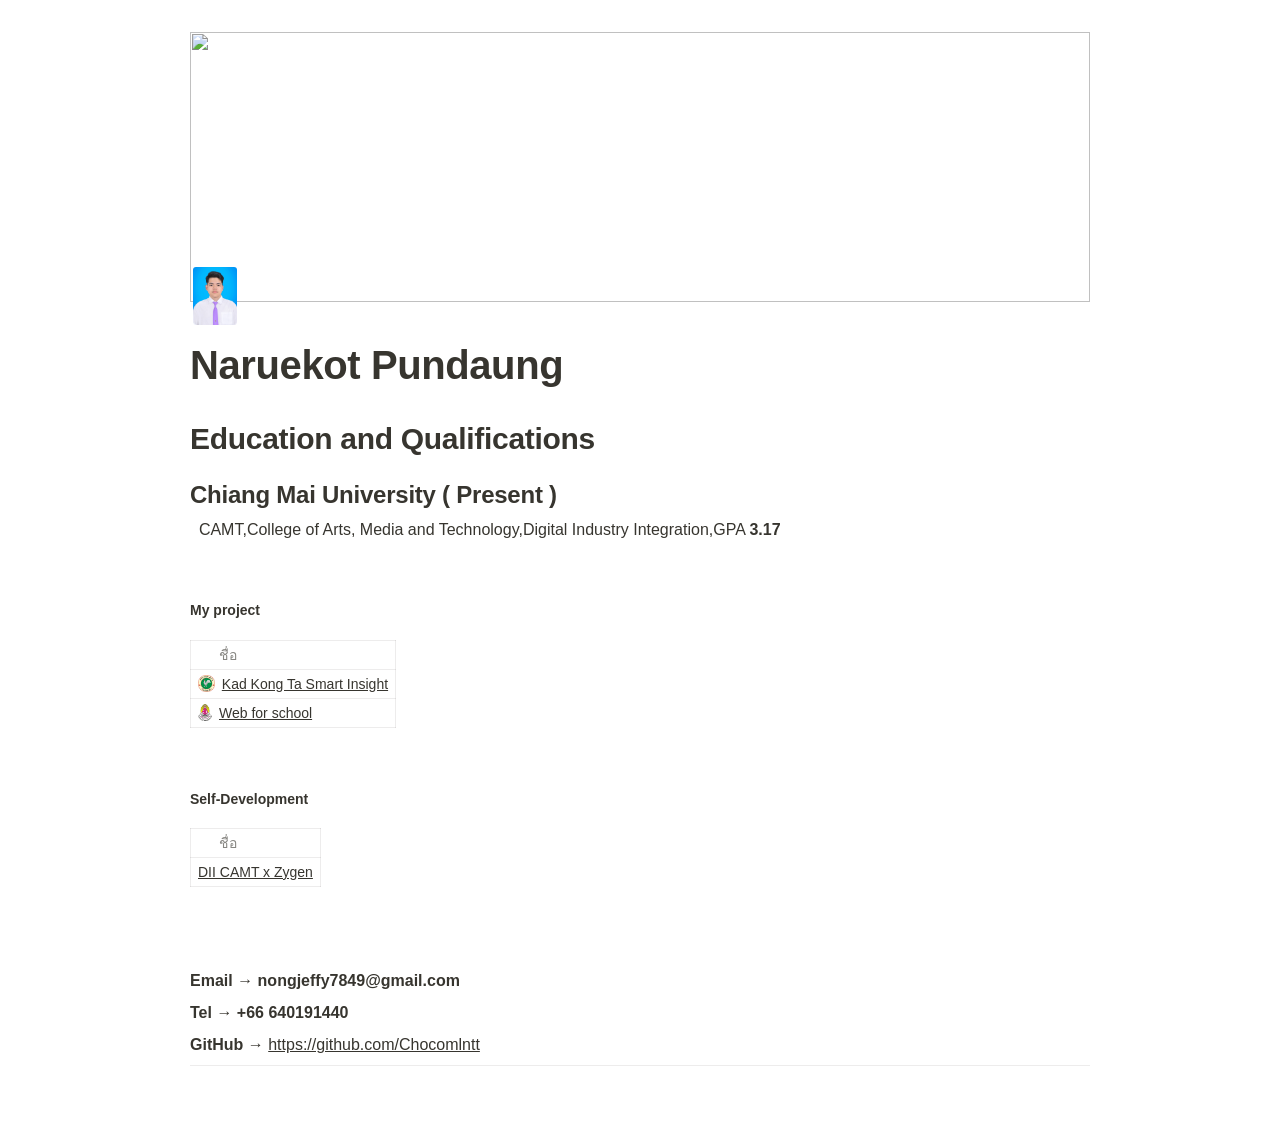
==== index.html @ 9411196b "a" ====
<html><head><meta http-equiv="Content-Type" content="text/html; charset=utf-8"/><title>Naruekot Pundaung</title><style>
/* cspell:disable-file */
/* webkit printing magic: print all background colors */
html {
	-webkit-print-color-adjust: exact;
}
* {
	box-sizing: border-box;
	-webkit-print-color-adjust: exact;
}

html,
body {
	margin: 0;
	padding: 0;
}
@media only screen {
	body {
		margin: 2em auto;
		max-width: 900px;
		color: rgb(55, 53, 47);
	}
}

body {
	line-height: 1.5;
	white-space: pre-wrap;
}

a,
a.visited {
	color: inherit;
	text-decoration: underline;
}

.pdf-relative-link-path {
	font-size: 80%;
	color: #444;
}

h1,
h2,
h3 {
	letter-spacing: -0.01em;
	line-height: 1.2;
	font-weight: 600;
	margin-bottom: 0;
}

/* Override strong tags inside headings to maintain consistent weight */
h1 strong,
h2 strong,
h3 strong {
	font-weight: 600;
}

.page-title {
	font-size: 2.5rem;
	font-weight: 700;
	margin-top: 0;
	margin-bottom: 0.75em;
}

h1 {
	font-size: 1.875rem;
	margin-top: 1.875rem;
}

h2 {
	font-size: 1.5rem;
	margin-top: 1.5rem;
}

h3 {
	font-size: 1.25rem;
	margin-top: 1.25rem;
}

.source {
	border: 1px solid #ddd;
	border-radius: 3px;
	padding: 1.5em;
	word-break: break-all;
}

.callout {
	border-radius: 10px;
	padding: 1rem;
}

figure {
	margin: 1.25em 0;
	page-break-inside: avoid;
}

figcaption {
	opacity: 0.5;
	font-size: 85%;
	margin-top: 0.5em;
}

mark {
	background-color: transparent;
}

.indented {
	padding-left: 1.5em;
}

hr {
	background: transparent;
	display: block;
	width: 100%;
	height: 1px;
	visibility: visible;
	border: none;
	border-bottom: 1px solid rgba(55, 53, 47, 0.09);
}

img {
	max-width: 100%;
}

@media only print {
	img {
		max-height: 100vh;
		object-fit: contain;
	}

	table.collection-content {
		width: 100%;
		table-layout: fixed;
	}

	table.collection-content th,
	table.collection-content td {
		overflow-wrap: anywhere;
	}

	table.collection-content td > .user,
	table.collection-content td > time {
		white-space: pre-wrap;
	}
}

@page {
	margin: 1in;
}

.collection-content-wrapper {
	overflow-x: auto;
}

@media only print {
	.collection-content-wrapper {
		overflow-x: visible;
	}
}

.collection-content {
	font-size: 0.875rem;
}

.collection-content td {
	white-space: pre-wrap;
	word-break: break-word;
}

.column-list {
	display: flex;
	gap: 46px;
}

.column {
	min-width: 0;
	overflow: hidden;
}

.column > *:first-child {
	margin-top: 0;
}

.table_of_contents-item {
	display: block;
	font-size: 0.875rem;
	line-height: 1.3;
	padding: 0.125rem;
}

.table_of_contents-indent-1 {
	margin-left: 1.5rem;
}

.table_of_contents-indent-2 {
	margin-left: 3rem;
}

.table_of_contents-indent-3 {
	margin-left: 4.5rem;
}

.table_of_contents-link {
	text-decoration: none;
	opacity: 0.7;
	border-bottom: 1px solid rgba(55, 53, 47, 0.18);
}

table,
th,
td {
	border: 1px solid rgba(55, 53, 47, 0.09);
}

table {
	border-collapse: collapse;
	border-left: none;
	border-right: none;
}

th,
td {
	font-weight: normal;
	padding: 0.25em 0.5em;
	line-height: 1.5;
	min-height: 1.5em;
	text-align: left;
}

th {
	color: rgba(55, 53, 47, 0.6);
}

ol,
ul {
	margin: 0;
	margin-block-start: 0.6em;
	margin-block-end: 0.6em;
}

li > ol:first-child,
li > ul:first-child {
	margin-block-start: 0.6em;
}

ul > li {
	list-style: disc;
}

ul.to-do-list {
	padding-inline-start: 0;
}

ul.to-do-list > li {
	list-style: none;
}

.to-do-children-checked {
	text-decoration: line-through;
	opacity: 0.375;
}

ul.toggle > li {
	list-style: none;
}

ul {
	padding-inline-start: 1.7em;
}

ul > li {
	padding-left: 0.1em;
}

ol {
	padding-inline-start: 1.6em;
}

ol.numbered-list.numbered-list-digits-2 {
	padding-inline-start: 2em;
}

ol.numbered-list.numbered-list-digits-3plus {
	padding-inline-start: 2.4em;
}

ol > li {
	padding-left: 0.2em;
}

.mono ol {
	padding-inline-start: 2em;
}

.mono ol > li {
	text-indent: -0.4em;
}

.toggle {
	padding-inline-start: 0em;
	list-style-type: none;
}

/* Indent toggle children */
.toggle > li > details {
	padding-left: 1.7em;
}

.toggle > li > details > summary {
	margin-left: -1.1em;
}

.selected-value {
	display: inline-block;
	padding: 0 0.5em;
	background: rgba(206, 205, 202, 0.5);
	border-radius: 3px;
	margin-right: 0.5em;
	margin-top: 0.3em;
	margin-bottom: 0.3em;
	white-space: nowrap;
}

.collection-title {
	display: inline-block;
	margin-right: 1em;
}

.page-description {
	margin-bottom: 2em;
}

.simple-table {
	margin-top: 1em;
	font-size: 0.875rem;
	empty-cells: show;
}
.simple-table td {
	height: 29px;
	min-width: 120px;
}

.simple-table th {
	height: 29px;
	min-width: 120px;
}

.simple-table-header-color {
	background: rgb(247, 246, 243);
	color: black;
}
.simple-table-header {
	font-weight: 500;
}

time {
	opacity: 0.5;
}

.icon {
	display: inline-flex;
	align-items: center;
	justify-content: center;
	max-width: 1.2em;
	max-height: 1.2em;
	text-decoration: none;
	vertical-align: text-bottom;
	margin-right: 0.5em;
}

img.icon {
	border-radius: 3px;
}

.callout img.notion-static-icon {
	width: 1em;
	height: 1em;
}

.callout p {
	margin: 0;
}

.callout h1,
.callout h2,
.callout h3 {
	margin: 0 0 0.6rem;
}

.user-icon {
	width: 1.5em;
	height: 1.5em;
	border-radius: 100%;
	margin-right: 0.5rem;
}

.user-icon-inner {
	font-size: 0.8em;
}

.text-icon {
	border: 1px solid #000;
	text-align: center;
}

.page-cover-image {
	display: block;
	object-fit: cover;
	width: 100%;
	max-height: 30vh;
}

.page-header-icon {
	font-size: 3rem;
	margin-bottom: 1rem;
}

.page-header-icon-with-cover {
	margin-top: -0.72em;
	margin-left: 0.07em;
}

.page-header-icon img {
	border-radius: 3px;
}

.link-to-page {
	margin: 1em 0;
	padding: 0;
	border: none;
	font-weight: 500;
}

p > .user {
	opacity: 0.5;
}

td > .user,
td > time {
	white-space: nowrap;
}

input[type="checkbox"] {
	transform: scale(1.5);
	margin-right: 0.6em;
	vertical-align: middle;
}

p {
	margin-top: 0.5em;
	margin-bottom: 0.5em;
}

.image {
	border: none;
	margin: 1.5em 0;
	padding: 0;
	border-radius: 0;
	text-align: center;
}

.code,
code {
	background: rgba(135, 131, 120, 0.15);
	border-radius: 3px;
	padding: 0.2em 0.4em;
	border-radius: 3px;
	font-size: 85%;
	tab-size: 2;
}

code {
	color: #eb5757;
}

.code {
	padding: 1.5em 1em;
}

.code-wrap {
	white-space: pre-wrap;
	word-break: break-all;
}

.code > code {
	background: none;
	padding: 0;
	font-size: 100%;
	color: inherit;
}

blockquote {
	font-size: 1em;
	margin: 1em 0;
	padding-left: 1em;
	border-left: 3px solid rgb(55, 53, 47);
}

blockquote.quote-large {
	font-size: 1.25em;
}

.bookmark {
	text-decoration: none;
	max-height: 8em;
	padding: 0;
	display: flex;
	width: 100%;
	align-items: stretch;
}

.bookmark-title {
	font-size: 0.85em;
	overflow: hidden;
	text-overflow: ellipsis;
	height: 1.75em;
	white-space: nowrap;
}

.bookmark-text {
	display: flex;
	flex-direction: column;
}

.bookmark-info {
	flex: 4 1 180px;
	padding: 12px 14px 14px;
	display: flex;
	flex-direction: column;
	justify-content: space-between;
}

.bookmark-image {
	width: 33%;
	flex: 1 1 180px;
	display: block;
	position: relative;
	object-fit: cover;
	border-radius: 1px;
}

.bookmark-description {
	color: rgba(55, 53, 47, 0.6);
	font-size: 0.75em;
	overflow: hidden;
	max-height: 4.5em;
	word-break: break-word;
}

.bookmark-href {
	font-size: 0.75em;
	margin-top: 0.25em;
}

.sans { font-family: ui-sans-serif, -apple-system, BlinkMacSystemFont, "Segoe UI Variable Display", "Segoe UI", Helvetica, "Apple Color Emoji", "Noto Sans Arabic", "Noto Sans Hebrew", Arial, sans-serif, "Segoe UI Emoji", "Segoe UI Symbol"; }
.code { font-family: "SFMono-Regular", Menlo, Consolas, "PT Mono", "Liberation Mono", Courier, monospace; }
.serif { font-family: Lyon-Text, Georgia, ui-serif, serif; }
.mono { font-family: iawriter-mono, Nitti, Menlo, Courier, monospace; }
.pdf .sans { font-family: Inter, ui-sans-serif, -apple-system, BlinkMacSystemFont, "Segoe UI Variable Display", "Segoe UI", Helvetica, "Apple Color Emoji", "Noto Sans Arabic", "Noto Sans Hebrew", Arial, sans-serif, "Segoe UI Emoji", "Segoe UI Symbol", 'Twemoji', 'Noto Color Emoji', 'Noto Sans CJK JP'; }
.pdf:lang(zh-CN) .sans { font-family: Inter, ui-sans-serif, -apple-system, BlinkMacSystemFont, "Segoe UI Variable Display", "Segoe UI", Helvetica, "Apple Color Emoji", "Noto Sans Arabic", "Noto Sans Hebrew", Arial, sans-serif, "Segoe UI Emoji", "Segoe UI Symbol", 'Twemoji', 'Noto Color Emoji', 'Noto Sans CJK SC'; }
.pdf:lang(zh-TW) .sans { font-family: Inter, ui-sans-serif, -apple-system, BlinkMacSystemFont, "Segoe UI Variable Display", "Segoe UI", Helvetica, "Apple Color Emoji", "Noto Sans Arabic", "Noto Sans Hebrew", Arial, sans-serif, "Segoe UI Emoji", "Segoe UI Symbol", 'Twemoji', 'Noto Color Emoji', 'Noto Sans CJK TC'; }
.pdf:lang(ko-KR) .sans { font-family: Inter, ui-sans-serif, -apple-system, BlinkMacSystemFont, "Segoe UI Variable Display", "Segoe UI", Helvetica, "Apple Color Emoji", "Noto Sans Arabic", "Noto Sans Hebrew", Arial, sans-serif, "Segoe UI Emoji", "Segoe UI Symbol", 'Twemoji', 'Noto Color Emoji', 'Noto Sans CJK KR'; }
.pdf .code { font-family: Source Code Pro, "SFMono-Regular", Menlo, Consolas, "PT Mono", "Liberation Mono", Courier, monospace, 'Twemoji', 'Noto Color Emoji', 'Noto Sans Mono CJK JP'; }
.pdf:lang(zh-CN) .code { font-family: Source Code Pro, "SFMono-Regular", Menlo, Consolas, "PT Mono", "Liberation Mono", Courier, monospace, 'Twemoji', 'Noto Color Emoji', 'Noto Sans Mono CJK SC'; }
.pdf:lang(zh-TW) .code { font-family: Source Code Pro, "SFMono-Regular", Menlo, Consolas, "PT Mono", "Liberation Mono", Courier, monospace, 'Twemoji', 'Noto Color Emoji', 'Noto Sans Mono CJK TC'; }
.pdf:lang(ko-KR) .code { font-family: Source Code Pro, "SFMono-Regular", Menlo, Consolas, "PT Mono", "Liberation Mono", Courier, monospace, 'Twemoji', 'Noto Color Emoji', 'Noto Sans Mono CJK KR'; }
.pdf .serif { font-family: PT Serif, Lyon-Text, Georgia, ui-serif, serif, 'Twemoji', 'Noto Color Emoji', 'Noto Serif CJK JP'; }
.pdf:lang(zh-CN) .serif { font-family: PT Serif, Lyon-Text, Georgia, ui-serif, serif, 'Twemoji', 'Noto Color Emoji', 'Noto Serif CJK SC'; }
.pdf:lang(zh-TW) .serif { font-family: PT Serif, Lyon-Text, Georgia, ui-serif, serif, 'Twemoji', 'Noto Color Emoji', 'Noto Serif CJK TC'; }
.pdf:lang(ko-KR) .serif { font-family: PT Serif, Lyon-Text, Georgia, ui-serif, serif, 'Twemoji', 'Noto Color Emoji', 'Noto Serif CJK KR'; }
.pdf .mono { font-family: PT Mono, iawriter-mono, Nitti, Menlo, Courier, monospace, 'Twemoji', 'Noto Color Emoji', 'Noto Sans Mono CJK JP'; }
.pdf:lang(zh-CN) .mono { font-family: PT Mono, iawriter-mono, Nitti, Menlo, Courier, monospace, 'Twemoji', 'Noto Color Emoji', 'Noto Sans Mono CJK SC'; }
.pdf:lang(zh-TW) .mono { font-family: PT Mono, iawriter-mono, Nitti, Menlo, Courier, monospace, 'Twemoji', 'Noto Color Emoji', 'Noto Sans Mono CJK TC'; }
.pdf:lang(ko-KR) .mono { font-family: PT Mono, iawriter-mono, Nitti, Menlo, Courier, monospace, 'Twemoji', 'Noto Color Emoji', 'Noto Sans Mono CJK KR'; }
.highlight-default {
	color: rgba(44, 44, 43, 1);
}
.highlight-gray {
	color: rgba(125, 122, 117, 1);
	fill: rgba(125, 122, 117, 1);
}
.highlight-brown {
	color: rgba(159, 118, 90, 1);
	fill: rgba(159, 118, 90, 1);
}
.highlight-orange {
	color: rgba(210, 123, 45, 1);
	fill: rgba(210, 123, 45, 1);
}
.highlight-yellow {
	color: rgba(203, 148, 52, 1);
	fill: rgba(203, 148, 52, 1);
}
.highlight-teal {
	color: rgba(80, 148, 110, 1);
	fill: rgba(80, 148, 110, 1);
}
.highlight-blue {
	color: rgba(56, 125, 201, 1);
	fill: rgba(56, 125, 201, 1);
}
.highlight-purple {
	color: rgba(154, 107, 180, 1);
	fill: rgba(154, 107, 180, 1);
}
.highlight-pink {
	color: rgba(193, 76, 138, 1);
	fill: rgba(193, 76, 138, 1);
}
.highlight-red {
	color: rgba(207, 81, 72, 1);
	fill: rgba(207, 81, 72, 1);
}
.highlight-default_background {
	color: rgba(44, 44, 43, 1);
}
.highlight-gray_background {
	background: rgba(42, 28, 0, 0.07);
}
.highlight-brown_background {
	background: rgba(139, 46, 0, 0.086);
}
.highlight-orange_background {
	background: rgba(224, 101, 1, 0.129);
}
.highlight-yellow_background {
	background: rgba(211, 168, 0, 0.137);
}
.highlight-teal_background {
	background: rgba(0, 100, 45, 0.09);
}
.highlight-blue_background {
	background: rgba(0, 124, 215, 0.094);
}
.highlight-purple_background {
	background: rgba(102, 0, 178, 0.078);
}
.highlight-pink_background {
	background: rgba(197, 0, 93, 0.086);
}
.highlight-red_background {
	background: rgba(223, 22, 0, 0.094);
}
.block-color-default {
	color: inherit;
	fill: inherit;
}
.block-color-gray {
	color: rgba(125, 122, 117, 1);
	fill: rgba(125, 122, 117, 1);
}
.block-color-brown {
	color: rgba(159, 118, 90, 1);
	fill: rgba(159, 118, 90, 1);
}
.block-color-orange {
	color: rgba(210, 123, 45, 1);
	fill: rgba(210, 123, 45, 1);
}
.block-color-yellow {
	color: rgba(203, 148, 52, 1);
	fill: rgba(203, 148, 52, 1);
}
.block-color-teal {
	color: rgba(80, 148, 110, 1);
	fill: rgba(80, 148, 110, 1);
}
.block-color-blue {
	color: rgba(56, 125, 201, 1);
	fill: rgba(56, 125, 201, 1);
}
.block-color-purple {
	color: rgba(154, 107, 180, 1);
	fill: rgba(154, 107, 180, 1);
}
.block-color-pink {
	color: rgba(193, 76, 138, 1);
	fill: rgba(193, 76, 138, 1);
}
.block-color-red {
	color: rgba(207, 81, 72, 1);
	fill: rgba(207, 81, 72, 1);
}
.block-color-default_background {
	color: inherit;
	fill: inherit;
}
.block-color-gray_background {
	background: rgba(240, 239, 237, 1);
}
.block-color-brown_background {
	background: rgba(245, 237, 233, 1);
}
.block-color-orange_background {
	background: rgba(251, 235, 222, 1);
}
.block-color-yellow_background {
	background: rgba(249, 243, 220, 1);
}
.block-color-teal_background {
	background: rgba(232, 241, 236, 1);
}
.block-color-blue_background {
	background: rgba(229, 242, 252, 1);
}
.block-color-purple_background {
	background: rgba(243, 235, 249, 1);
}
.block-color-pink_background {
	background: rgba(250, 233, 241, 1);
}
.block-color-red_background {
	background: rgba(252, 233, 231, 1);
}
.select-value-color-default { background-color: rgba(42, 28, 0, 0.07); }
.select-value-color-gray { background-color: rgba(28, 19, 1, 0.11); }
.select-value-color-brown { background-color: rgba(127, 51, 0, 0.156); }
.select-value-color-orange { background-color: rgba(196, 88, 0, 0.203); }
.select-value-color-yellow { background-color: rgba(209, 156, 0, 0.282); }
.select-value-color-green { background-color: rgba(0, 96, 38, 0.156); }
.select-value-color-blue { background-color: rgba(0, 118, 217, 0.203); }
.select-value-color-purple { background-color: rgba(92, 0, 163, 0.141); }
.select-value-color-pink { background-color: rgba(183, 0, 78, 0.152); }
.select-value-color-red { background-color: rgba(206, 24, 0, 0.164); }

.checkbox {
	display: inline-flex;
	vertical-align: text-bottom;
	width: 16;
	height: 16;
	background-size: 16px;
	margin-left: 2px;
	margin-right: 5px;
}

.checkbox-on {
	background-image: url("data:image/svg+xml;charset=UTF-8,%3Csvg%20width%3D%2216%22%20height%3D%2216%22%20viewBox%3D%220%200%2016%2016%22%20fill%3D%22none%22%20xmlns%3D%22http%3A%2F%2Fwww.w3.org%2F2000%2Fsvg%22%3E%0A%3Crect%20width%3D%2216%22%20height%3D%2216%22%20fill%3D%22%2358A9D7%22%2F%3E%0A%3Cpath%20d%3D%22M6.71429%2012.2852L14%204.9995L12.7143%203.71436L6.71429%209.71378L3.28571%206.2831L2%207.57092L6.71429%2012.2852Z%22%20fill%3D%22white%22%2F%3E%0A%3C%2Fsvg%3E");
}

.checkbox-off {
	background-image: url("data:image/svg+xml;charset=UTF-8,%3Csvg%20width%3D%2216%22%20height%3D%2216%22%20viewBox%3D%220%200%2016%2016%22%20fill%3D%22none%22%20xmlns%3D%22http%3A%2F%2Fwww.w3.org%2F2000%2Fsvg%22%3E%0A%3Crect%20x%3D%220.75%22%20y%3D%220.75%22%20width%3D%2214.5%22%20height%3D%2214.5%22%20fill%3D%22white%22%20stroke%3D%22%2336352F%22%20stroke-width%3D%221.5%22%2F%3E%0A%3C%2Fsvg%3E");
}
	
</style></head><body><article id="a466527f-a8f2-83bb-8b43-81bc98820e52" class="page sans"><header><img class="page-cover-image" src="https://images.unsplash.com/photo-1498050108023-c5249f4df085?ixlib=rb-4.1.0&amp;q=85&amp;fm=jpg&amp;crop=entropy&amp;cs=srgb" style="object-position:center 43.32%"/><div class="page-header-icon page-header-icon-with-cover"><img class="icon" src="Naruekot%20Pundaung/5ed28d33-f146-4626-a37e-f4400ff11a63.jpg"/></div><h1 class="page-title" dir="auto">Naruekot Pundaung</h1><p class="page-description" dir="auto"></p></header><div class="page-body"><div style="display:contents" dir="auto"><h1 id="33d6527f-a8f2-809c-aa13-fbfddf53ec7c" class="">Education and Qualifications</h1></div><div style="display:contents" dir="auto"><h2 id="33d6527f-a8f2-802d-9fb6-d80fc5cf77ea" class="">Chiang Mai University ( Present )</h2></div><div style="display:contents" dir="auto"><p id="33d6527f-a8f2-806d-825f-ec9411d6901f" class="">  CAMT,College of Arts, Media and Technology,Digital Industry Integration,GPA <strong>3.17</strong></p></div><div style="display:contents" dir="auto"><p id="33d6527f-a8f2-8075-8386-e7d604c1326a" class="">
</p></div><div style="display:contents" dir="auto"><div id="de96527f-a8f2-83f1-931f-017fe98aaaa8" class="column-list"><div style="display:contents" dir="auto"><div id="d636527f-a8f2-822a-b8f7-012e857f2c68" style="width:33.333333333333336%" class="column"></div></div><div style="display:contents" dir="auto"><div id="f846527f-a8f2-8300-ab36-017f17b07b31" style="width:33.333333333333336%" class="column"></div></div><div style="display:contents" dir="auto"><div id="20f6527f-a8f2-8326-9ac0-019ad74da2f7" style="width:33.33333333333333%" class="column"></div></div></div></div><div style="display:contents" dir="ltr"><div id="db06527f-a8f2-83b3-a82d-01e87cff5429" class="collection-content"><h4 class="collection-title">My project</h4><div class="collection-content-wrapper"><table class="collection-content"><colgroup><col style="width:100%"/></colgroup><thead><tr><th><span class="icon property-icon"><img src="https://app.notion.com/icons/font_gray.svg" style="width:14px;height:14px;display:block"/></span>ชื่อ</th></tr></thead><tbody><tr id="ee36527f-a8f2-8362-9a77-81dc9d782455"><td class="cell-title"><a href="Naruekot%20Pundaung/My%20project/Kad%20Kong%20Ta%20Smart%20Insight%20ee36527fa8f283629a7781dc9d782455.html"><img class="icon" src="Naruekot%20Pundaung/My%20project/Kad%20Kong%20Ta%20Smart%20Insight/images_(3).jpg"/>Kad Kong Ta Smart Insight</a></td></tr><tr id="95d6527f-a8f2-82d0-9e01-81f706ca3534"><td class="cell-title"><a href="Naruekot%20Pundaung/My%20project/Web%20for%20school%2095d6527fa8f282d09e0181f706ca3534.html"><img class="icon" src="Naruekot%20Pundaung/My%20project/Web%20for%20school/images.jpg"/>Web for school</a></td></tr></tbody></table></div><br/><br/></div></div><div style="display:contents" dir="ltr"><div id="33d6527f-a8f2-80ce-9c26-dd44b0b3985d" class="collection-content"><h4 class="collection-title">Self-Development</h4><div class="collection-content-wrapper"><table class="collection-content"><colgroup><col style="width:100%"/></colgroup><thead><tr><th><span class="icon property-icon"><img src="https://app.notion.com/icons/font_gray.svg" style="width:14px;height:14px;display:block"/></span>ชื่อ</th></tr></thead><tbody><tr id="33d6527f-a8f2-80e5-82df-fc139caf2b0c"><td class="cell-title"><a href="Naruekot%20Pundaung/Self-Development/DII%20CAMT%20x%20Zygen%2033d6527fa8f280e582dffc139caf2b0c.html">DII CAMT x Zygen</a></td></tr></tbody></table></div><br/><br/></div></div><div style="display:contents" dir="auto"><p id="2ac6527f-a8f2-8342-b409-81e5dab25f75" class="">
</p></div><div style="display:contents" dir="auto"><p id="58e6527f-a8f2-830e-b058-0188e1166d00" class=""><strong>Email → nongjeffy7849@gmail.com</strong></p></div><div style="display:contents" dir="auto"><p id="8aa6527f-a8f2-83c6-b974-81812bb8f7b6" class=""><strong>Tel → +66 640191440</strong></p></div><div style="display:contents" dir="auto"><p id="33d6527f-a8f2-8068-97d4-ed6212fa5e29" class=""><strong>GitHub → </strong><a href="https://github.com/Chocomlntt">https://github.com/Chocomlntt</a></p></div><div style="display:contents" dir="auto"><hr id="0d26527f-a8f2-82a0-89c8-81a66e6d7902"/></div><div style="display:contents" dir="auto"><p id="33d6527f-a8f2-80cc-9376-d9001624785c" class="">
</p></div></div></article><span class="sans" style="font-size:14px;padding-top:2em"></span></body></html>
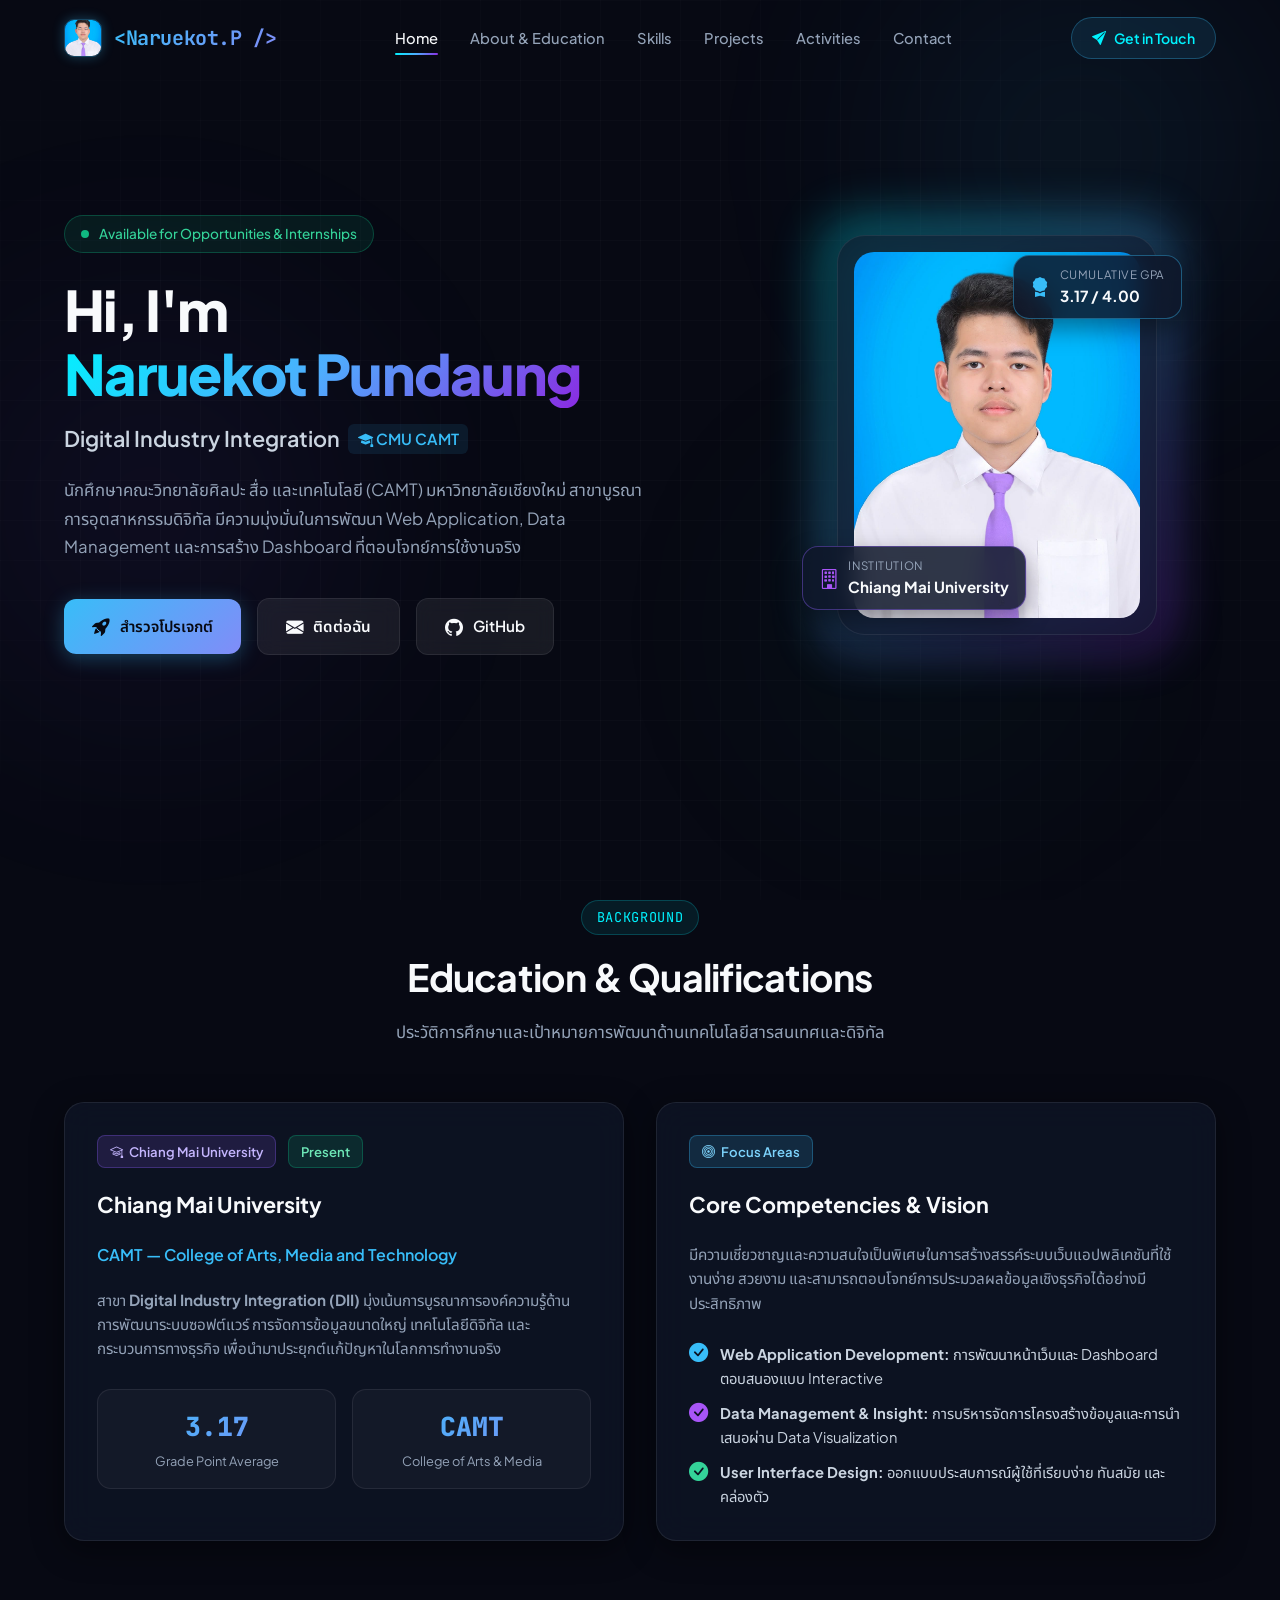
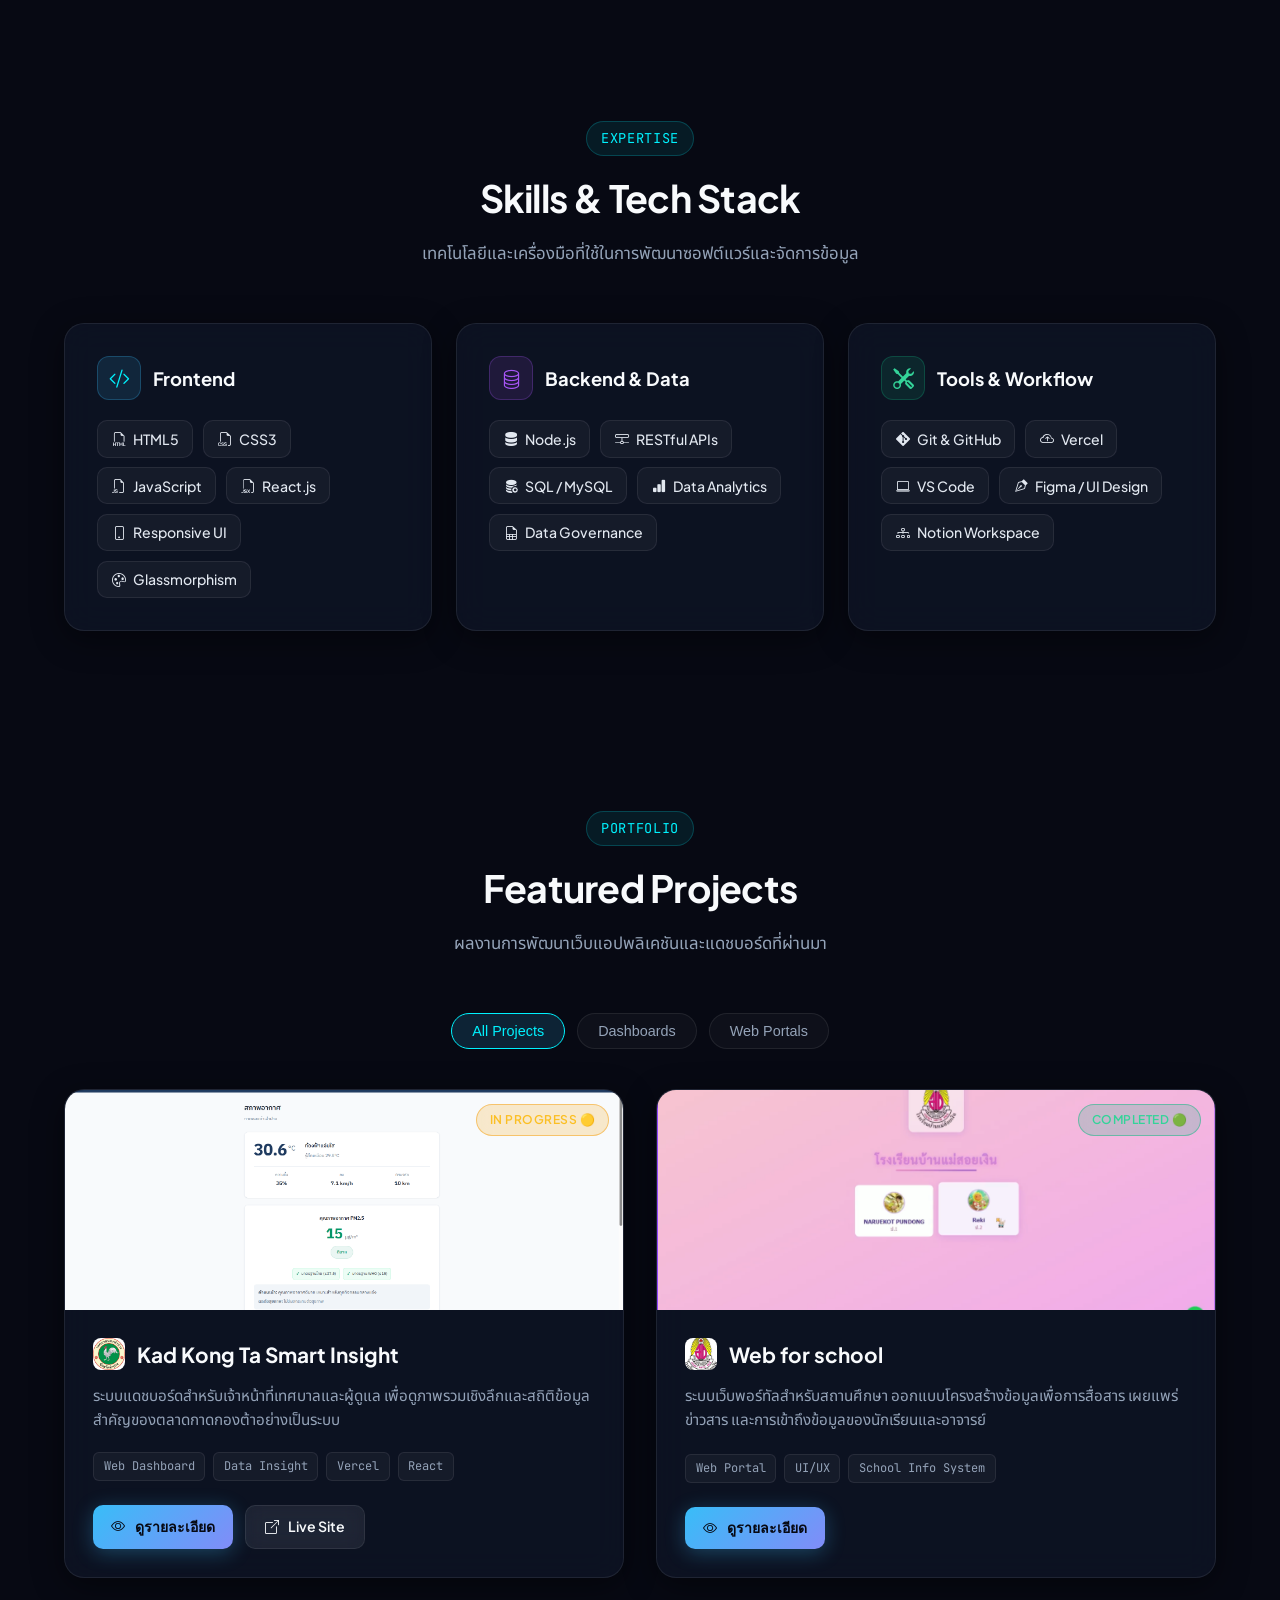
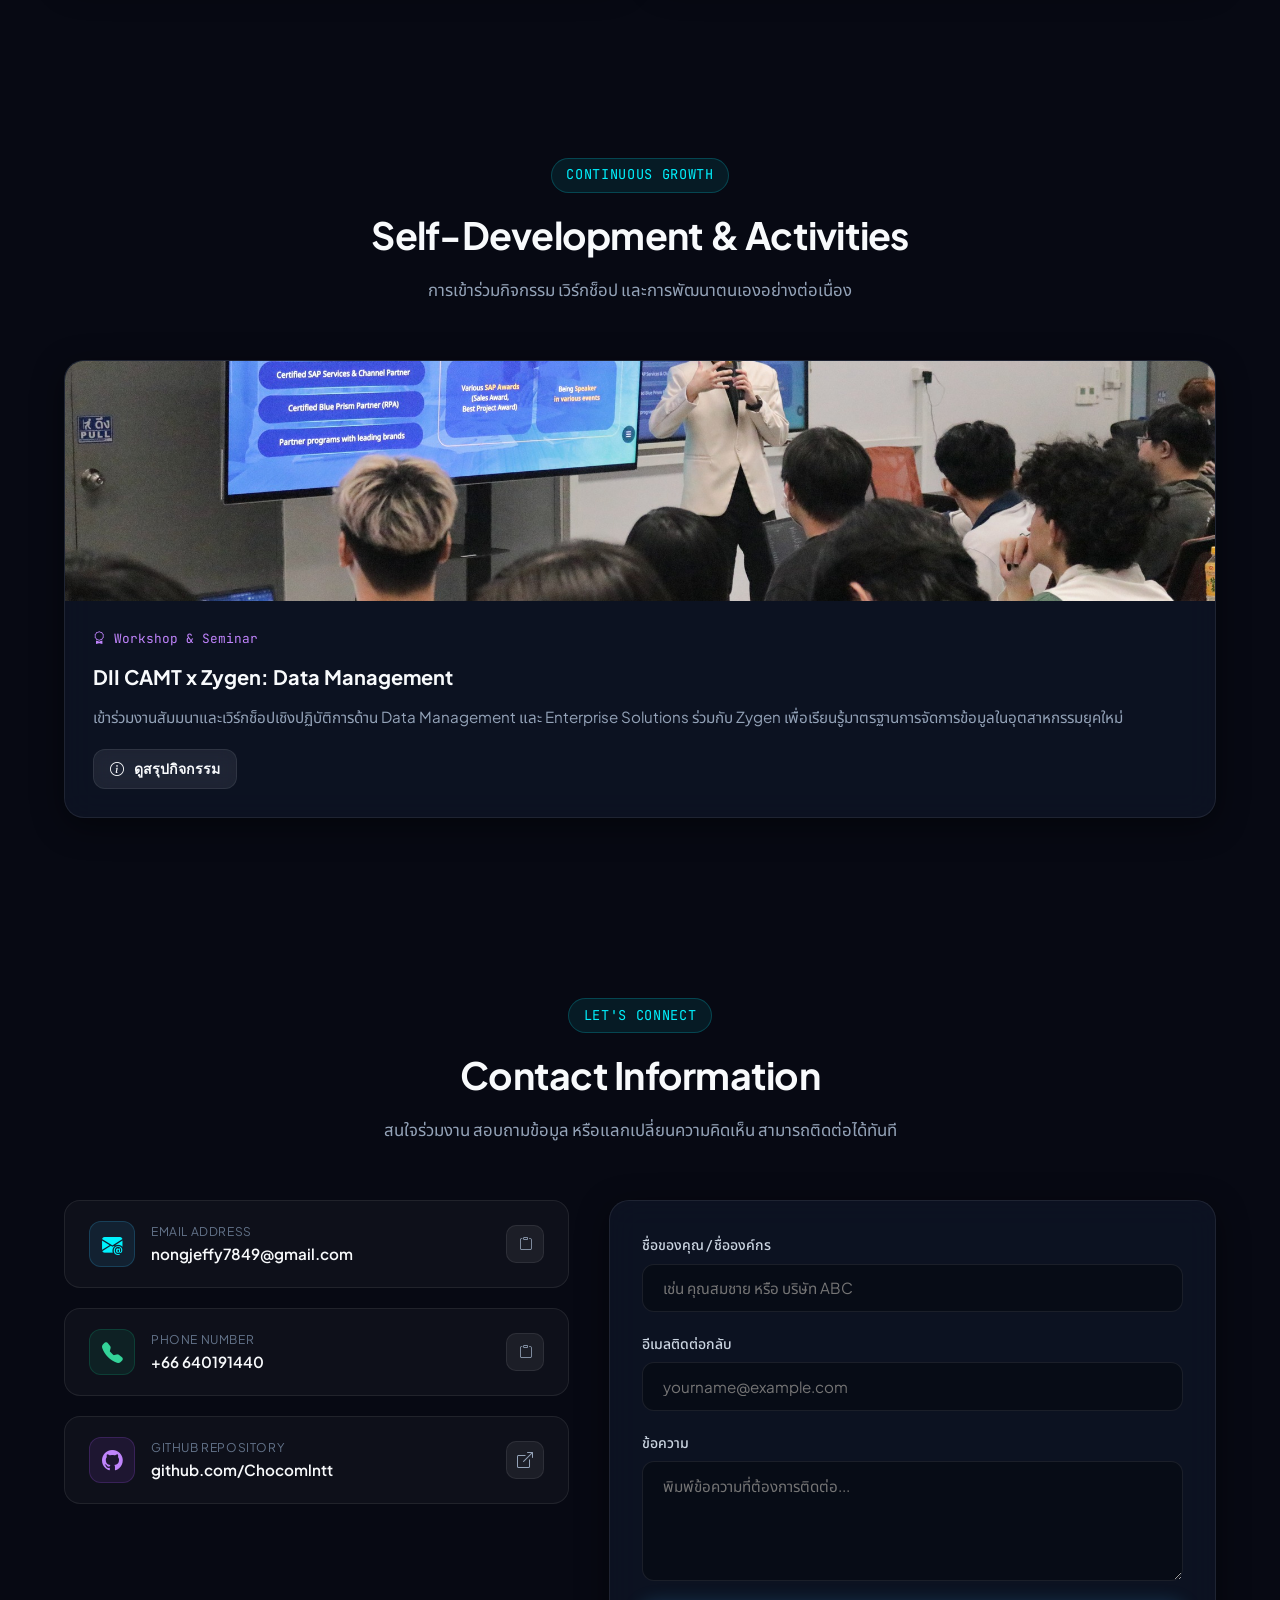
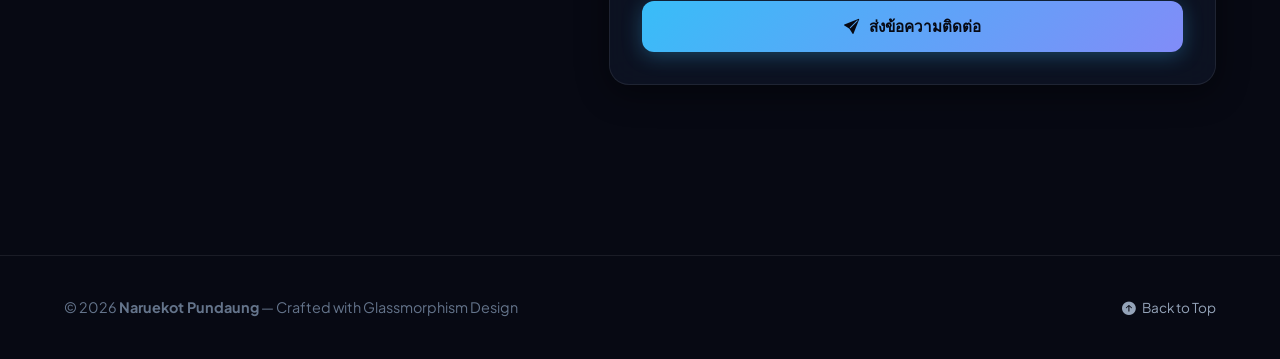
==== commit 847e772a: "upgrade ui" ====
--- a/index.html
+++ b/index.html
@@ -1,746 +1,547 @@
-<html><head><meta http-equiv="Content-Type" content="text/html; charset=utf-8"/><title>Naruekot Pundaung</title><style>
-/* cspell:disable-file */
-/* webkit printing magic: print all background colors */
-html {
-	-webkit-print-color-adjust: exact;
-}
-* {
-	box-sizing: border-box;
-	-webkit-print-color-adjust: exact;
-}
-
-html,
-body {
-	margin: 0;
-	padding: 0;
-}
-@media only screen {
-	body {
-		margin: 2em auto;
-		max-width: 900px;
-		color: rgb(55, 53, 47);
-	}
-}
-
-body {
-	line-height: 1.5;
-	white-space: pre-wrap;
-}
-
-a,
-a.visited {
-	color: inherit;
-	text-decoration: underline;
-}
-
-.pdf-relative-link-path {
-	font-size: 80%;
-	color: #444;
-}
-
-h1,
-h2,
-h3 {
-	letter-spacing: -0.01em;
-	line-height: 1.2;
-	font-weight: 600;
-	margin-bottom: 0;
-}
-
-/* Override strong tags inside headings to maintain consistent weight */
-h1 strong,
-h2 strong,
-h3 strong {
-	font-weight: 600;
-}
-
-.page-title {
-	font-size: 2.5rem;
-	font-weight: 700;
-	margin-top: 0;
-	margin-bottom: 0.75em;
-}
-
-h1 {
-	font-size: 1.875rem;
-	margin-top: 1.875rem;
-}
-
-h2 {
-	font-size: 1.5rem;
-	margin-top: 1.5rem;
-}
-
-h3 {
-	font-size: 1.25rem;
-	margin-top: 1.25rem;
-}
-
-.source {
-	border: 1px solid #ddd;
-	border-radius: 3px;
-	padding: 1.5em;
-	word-break: break-all;
-}
-
-.callout {
-	border-radius: 10px;
-	padding: 1rem;
-}
-
-figure {
-	margin: 1.25em 0;
-	page-break-inside: avoid;
-}
-
-figcaption {
-	opacity: 0.5;
-	font-size: 85%;
-	margin-top: 0.5em;
-}
-
-mark {
-	background-color: transparent;
-}
-
-.indented {
-	padding-left: 1.5em;
-}
-
-hr {
-	background: transparent;
-	display: block;
-	width: 100%;
-	height: 1px;
-	visibility: visible;
-	border: none;
-	border-bottom: 1px solid rgba(55, 53, 47, 0.09);
-}
-
-img {
-	max-width: 100%;
-}
-
-@media only print {
-	img {
-		max-height: 100vh;
-		object-fit: contain;
-	}
-
-	table.collection-content {
-		width: 100%;
-		table-layout: fixed;
-	}
-
-	table.collection-content th,
-	table.collection-content td {
-		overflow-wrap: anywhere;
-	}
-
-	table.collection-content td > .user,
-	table.collection-content td > time {
-		white-space: pre-wrap;
-	}
-}
-
-@page {
-	margin: 1in;
-}
-
-.collection-content-wrapper {
-	overflow-x: auto;
-}
-
-@media only print {
-	.collection-content-wrapper {
-		overflow-x: visible;
-	}
-}
-
-.collection-content {
-	font-size: 0.875rem;
-}
-
-.collection-content td {
-	white-space: pre-wrap;
-	word-break: break-word;
-}
-
-.column-list {
-	display: flex;
-	gap: 46px;
-}
-
-.column {
-	min-width: 0;
-	overflow: hidden;
-}
-
-.column > *:first-child {
-	margin-top: 0;
-}
-
-.table_of_contents-item {
-	display: block;
-	font-size: 0.875rem;
-	line-height: 1.3;
-	padding: 0.125rem;
-}
-
-.table_of_contents-indent-1 {
-	margin-left: 1.5rem;
-}
-
-.table_of_contents-indent-2 {
-	margin-left: 3rem;
-}
-
-.table_of_contents-indent-3 {
-	margin-left: 4.5rem;
-}
-
-.table_of_contents-link {
-	text-decoration: none;
-	opacity: 0.7;
-	border-bottom: 1px solid rgba(55, 53, 47, 0.18);
-}
-
-table,
-th,
-td {
-	border: 1px solid rgba(55, 53, 47, 0.09);
-}
-
-table {
-	border-collapse: collapse;
-	border-left: none;
-	border-right: none;
-}
-
-th,
-td {
-	font-weight: normal;
-	padding: 0.25em 0.5em;
-	line-height: 1.5;
-	min-height: 1.5em;
-	text-align: left;
-}
-
-th {
-	color: rgba(55, 53, 47, 0.6);
-}
-
-ol,
-ul {
-	margin: 0;
-	margin-block-start: 0.6em;
-	margin-block-end: 0.6em;
-}
-
-li > ol:first-child,
-li > ul:first-child {
-	margin-block-start: 0.6em;
-}
-
-ul > li {
-	list-style: disc;
-}
-
-ul.to-do-list {
-	padding-inline-start: 0;
-}
-
-ul.to-do-list > li {
-	list-style: none;
-}
-
-.to-do-children-checked {
-	text-decoration: line-through;
-	opacity: 0.375;
-}
-
-ul.toggle > li {
-	list-style: none;
-}
-
-ul {
-	padding-inline-start: 1.7em;
-}
-
-ul > li {
-	padding-left: 0.1em;
-}
-
-ol {
-	padding-inline-start: 1.6em;
-}
-
-ol.numbered-list.numbered-list-digits-2 {
-	padding-inline-start: 2em;
-}
-
-ol.numbered-list.numbered-list-digits-3plus {
-	padding-inline-start: 2.4em;
-}
-
-ol > li {
-	padding-left: 0.2em;
-}
-
-.mono ol {
-	padding-inline-start: 2em;
-}
-
-.mono ol > li {
-	text-indent: -0.4em;
-}
-
-.toggle {
-	padding-inline-start: 0em;
-	list-style-type: none;
-}
-
-/* Indent toggle children */
-.toggle > li > details {
-	padding-left: 1.7em;
-}
-
-.toggle > li > details > summary {
-	margin-left: -1.1em;
-}
-
-.selected-value {
-	display: inline-block;
-	padding: 0 0.5em;
-	background: rgba(206, 205, 202, 0.5);
-	border-radius: 3px;
-	margin-right: 0.5em;
-	margin-top: 0.3em;
-	margin-bottom: 0.3em;
-	white-space: nowrap;
-}
-
-.collection-title {
-	display: inline-block;
-	margin-right: 1em;
-}
-
-.page-description {
-	margin-bottom: 2em;
-}
-
-.simple-table {
-	margin-top: 1em;
-	font-size: 0.875rem;
-	empty-cells: show;
-}
-.simple-table td {
-	height: 29px;
-	min-width: 120px;
-}
-
-.simple-table th {
-	height: 29px;
-	min-width: 120px;
-}
-
-.simple-table-header-color {
-	background: rgb(247, 246, 243);
-	color: black;
-}
-.simple-table-header {
-	font-weight: 500;
-}
-
-time {
-	opacity: 0.5;
-}
-
-.icon {
-	display: inline-flex;
-	align-items: center;
-	justify-content: center;
-	max-width: 1.2em;
-	max-height: 1.2em;
-	text-decoration: none;
-	vertical-align: text-bottom;
-	margin-right: 0.5em;
-}
-
-img.icon {
-	border-radius: 3px;
-}
-
-.callout img.notion-static-icon {
-	width: 1em;
-	height: 1em;
-}
-
-.callout p {
-	margin: 0;
-}
-
-.callout h1,
-.callout h2,
-.callout h3 {
-	margin: 0 0 0.6rem;
-}
-
-.user-icon {
-	width: 1.5em;
-	height: 1.5em;
-	border-radius: 100%;
-	margin-right: 0.5rem;
-}
-
-.user-icon-inner {
-	font-size: 0.8em;
-}
-
-.text-icon {
-	border: 1px solid #000;
-	text-align: center;
-}
-
-.page-cover-image {
-	display: block;
-	object-fit: cover;
-	width: 100%;
-	max-height: 30vh;
-}
-
-.page-header-icon {
-	font-size: 3rem;
-	margin-bottom: 1rem;
-}
-
-.page-header-icon-with-cover {
-	margin-top: -0.72em;
-	margin-left: 0.07em;
-}
-
-.page-header-icon img {
-	border-radius: 3px;
-}
-
-.link-to-page {
-	margin: 1em 0;
-	padding: 0;
-	border: none;
-	font-weight: 500;
-}
-
-p > .user {
-	opacity: 0.5;
-}
-
-td > .user,
-td > time {
-	white-space: nowrap;
-}
-
-input[type="checkbox"] {
-	transform: scale(1.5);
-	margin-right: 0.6em;
-	vertical-align: middle;
-}
-
-p {
-	margin-top: 0.5em;
-	margin-bottom: 0.5em;
-}
-
-.image {
-	border: none;
-	margin: 1.5em 0;
-	padding: 0;
-	border-radius: 0;
-	text-align: center;
-}
-
-.code,
-code {
-	background: rgba(135, 131, 120, 0.15);
-	border-radius: 3px;
-	padding: 0.2em 0.4em;
-	border-radius: 3px;
-	font-size: 85%;
-	tab-size: 2;
-}
-
-code {
-	color: #eb5757;
-}
-
-.code {
-	padding: 1.5em 1em;
-}
-
-.code-wrap {
-	white-space: pre-wrap;
-	word-break: break-all;
-}
-
-.code > code {
-	background: none;
-	padding: 0;
-	font-size: 100%;
-	color: inherit;
-}
-
-blockquote {
-	font-size: 1em;
-	margin: 1em 0;
-	padding-left: 1em;
-	border-left: 3px solid rgb(55, 53, 47);
-}
-
-blockquote.quote-large {
-	font-size: 1.25em;
-}
-
-.bookmark {
-	text-decoration: none;
-	max-height: 8em;
-	padding: 0;
-	display: flex;
-	width: 100%;
-	align-items: stretch;
-}
-
-.bookmark-title {
-	font-size: 0.85em;
-	overflow: hidden;
-	text-overflow: ellipsis;
-	height: 1.75em;
-	white-space: nowrap;
-}
-
-.bookmark-text {
-	display: flex;
-	flex-direction: column;
-}
-
-.bookmark-info {
-	flex: 4 1 180px;
-	padding: 12px 14px 14px;
-	display: flex;
-	flex-direction: column;
-	justify-content: space-between;
-}
-
-.bookmark-image {
-	width: 33%;
-	flex: 1 1 180px;
-	display: block;
-	position: relative;
-	object-fit: cover;
-	border-radius: 1px;
-}
-
-.bookmark-description {
-	color: rgba(55, 53, 47, 0.6);
-	font-size: 0.75em;
-	overflow: hidden;
-	max-height: 4.5em;
-	word-break: break-word;
-}
-
-.bookmark-href {
-	font-size: 0.75em;
-	margin-top: 0.25em;
-}
-
-.sans { font-family: ui-sans-serif, -apple-system, BlinkMacSystemFont, "Segoe UI Variable Display", "Segoe UI", Helvetica, "Apple Color Emoji", "Noto Sans Arabic", "Noto Sans Hebrew", Arial, sans-serif, "Segoe UI Emoji", "Segoe UI Symbol"; }
-.code { font-family: "SFMono-Regular", Menlo, Consolas, "PT Mono", "Liberation Mono", Courier, monospace; }
-.serif { font-family: Lyon-Text, Georgia, ui-serif, serif; }
-.mono { font-family: iawriter-mono, Nitti, Menlo, Courier, monospace; }
-.pdf .sans { font-family: Inter, ui-sans-serif, -apple-system, BlinkMacSystemFont, "Segoe UI Variable Display", "Segoe UI", Helvetica, "Apple Color Emoji", "Noto Sans Arabic", "Noto Sans Hebrew", Arial, sans-serif, "Segoe UI Emoji", "Segoe UI Symbol", 'Twemoji', 'Noto Color Emoji', 'Noto Sans CJK JP'; }
-.pdf:lang(zh-CN) .sans { font-family: Inter, ui-sans-serif, -apple-system, BlinkMacSystemFont, "Segoe UI Variable Display", "Segoe UI", Helvetica, "Apple Color Emoji", "Noto Sans Arabic", "Noto Sans Hebrew", Arial, sans-serif, "Segoe UI Emoji", "Segoe UI Symbol", 'Twemoji', 'Noto Color Emoji', 'Noto Sans CJK SC'; }
-.pdf:lang(zh-TW) .sans { font-family: Inter, ui-sans-serif, -apple-system, BlinkMacSystemFont, "Segoe UI Variable Display", "Segoe UI", Helvetica, "Apple Color Emoji", "Noto Sans Arabic", "Noto Sans Hebrew", Arial, sans-serif, "Segoe UI Emoji", "Segoe UI Symbol", 'Twemoji', 'Noto Color Emoji', 'Noto Sans CJK TC'; }
-.pdf:lang(ko-KR) .sans { font-family: Inter, ui-sans-serif, -apple-system, BlinkMacSystemFont, "Segoe UI Variable Display", "Segoe UI", Helvetica, "Apple Color Emoji", "Noto Sans Arabic", "Noto Sans Hebrew", Arial, sans-serif, "Segoe UI Emoji", "Segoe UI Symbol", 'Twemoji', 'Noto Color Emoji', 'Noto Sans CJK KR'; }
-.pdf .code { font-family: Source Code Pro, "SFMono-Regular", Menlo, Consolas, "PT Mono", "Liberation Mono", Courier, monospace, 'Twemoji', 'Noto Color Emoji', 'Noto Sans Mono CJK JP'; }
-.pdf:lang(zh-CN) .code { font-family: Source Code Pro, "SFMono-Regular", Menlo, Consolas, "PT Mono", "Liberation Mono", Courier, monospace, 'Twemoji', 'Noto Color Emoji', 'Noto Sans Mono CJK SC'; }
-.pdf:lang(zh-TW) .code { font-family: Source Code Pro, "SFMono-Regular", Menlo, Consolas, "PT Mono", "Liberation Mono", Courier, monospace, 'Twemoji', 'Noto Color Emoji', 'Noto Sans Mono CJK TC'; }
-.pdf:lang(ko-KR) .code { font-family: Source Code Pro, "SFMono-Regular", Menlo, Consolas, "PT Mono", "Liberation Mono", Courier, monospace, 'Twemoji', 'Noto Color Emoji', 'Noto Sans Mono CJK KR'; }
-.pdf .serif { font-family: PT Serif, Lyon-Text, Georgia, ui-serif, serif, 'Twemoji', 'Noto Color Emoji', 'Noto Serif CJK JP'; }
-.pdf:lang(zh-CN) .serif { font-family: PT Serif, Lyon-Text, Georgia, ui-serif, serif, 'Twemoji', 'Noto Color Emoji', 'Noto Serif CJK SC'; }
-.pdf:lang(zh-TW) .serif { font-family: PT Serif, Lyon-Text, Georgia, ui-serif, serif, 'Twemoji', 'Noto Color Emoji', 'Noto Serif CJK TC'; }
-.pdf:lang(ko-KR) .serif { font-family: PT Serif, Lyon-Text, Georgia, ui-serif, serif, 'Twemoji', 'Noto Color Emoji', 'Noto Serif CJK KR'; }
-.pdf .mono { font-family: PT Mono, iawriter-mono, Nitti, Menlo, Courier, monospace, 'Twemoji', 'Noto Color Emoji', 'Noto Sans Mono CJK JP'; }
-.pdf:lang(zh-CN) .mono { font-family: PT Mono, iawriter-mono, Nitti, Menlo, Courier, monospace, 'Twemoji', 'Noto Color Emoji', 'Noto Sans Mono CJK SC'; }
-.pdf:lang(zh-TW) .mono { font-family: PT Mono, iawriter-mono, Nitti, Menlo, Courier, monospace, 'Twemoji', 'Noto Color Emoji', 'Noto Sans Mono CJK TC'; }
-.pdf:lang(ko-KR) .mono { font-family: PT Mono, iawriter-mono, Nitti, Menlo, Courier, monospace, 'Twemoji', 'Noto Color Emoji', 'Noto Sans Mono CJK KR'; }
-.highlight-default {
-	color: rgba(44, 44, 43, 1);
-}
-.highlight-gray {
-	color: rgba(125, 122, 117, 1);
-	fill: rgba(125, 122, 117, 1);
-}
-.highlight-brown {
-	color: rgba(159, 118, 90, 1);
-	fill: rgba(159, 118, 90, 1);
-}
-.highlight-orange {
-	color: rgba(210, 123, 45, 1);
-	fill: rgba(210, 123, 45, 1);
-}
-.highlight-yellow {
-	color: rgba(203, 148, 52, 1);
-	fill: rgba(203, 148, 52, 1);
-}
-.highlight-teal {
-	color: rgba(80, 148, 110, 1);
-	fill: rgba(80, 148, 110, 1);
-}
-.highlight-blue {
-	color: rgba(56, 125, 201, 1);
-	fill: rgba(56, 125, 201, 1);
-}
-.highlight-purple {
-	color: rgba(154, 107, 180, 1);
-	fill: rgba(154, 107, 180, 1);
-}
-.highlight-pink {
-	color: rgba(193, 76, 138, 1);
-	fill: rgba(193, 76, 138, 1);
-}
-.highlight-red {
-	color: rgba(207, 81, 72, 1);
-	fill: rgba(207, 81, 72, 1);
-}
-.highlight-default_background {
-	color: rgba(44, 44, 43, 1);
-}
-.highlight-gray_background {
-	background: rgba(42, 28, 0, 0.07);
-}
-.highlight-brown_background {
-	background: rgba(139, 46, 0, 0.086);
-}
-.highlight-orange_background {
-	background: rgba(224, 101, 1, 0.129);
-}
-.highlight-yellow_background {
-	background: rgba(211, 168, 0, 0.137);
-}
-.highlight-teal_background {
-	background: rgba(0, 100, 45, 0.09);
-}
-.highlight-blue_background {
-	background: rgba(0, 124, 215, 0.094);
-}
-.highlight-purple_background {
-	background: rgba(102, 0, 178, 0.078);
-}
-.highlight-pink_background {
-	background: rgba(197, 0, 93, 0.086);
-}
-.highlight-red_background {
-	background: rgba(223, 22, 0, 0.094);
-}
-.block-color-default {
-	color: inherit;
-	fill: inherit;
-}
-.block-color-gray {
-	color: rgba(125, 122, 117, 1);
-	fill: rgba(125, 122, 117, 1);
-}
-.block-color-brown {
-	color: rgba(159, 118, 90, 1);
-	fill: rgba(159, 118, 90, 1);
-}
-.block-color-orange {
-	color: rgba(210, 123, 45, 1);
-	fill: rgba(210, 123, 45, 1);
-}
-.block-color-yellow {
-	color: rgba(203, 148, 52, 1);
-	fill: rgba(203, 148, 52, 1);
-}
-.block-color-teal {
-	color: rgba(80, 148, 110, 1);
-	fill: rgba(80, 148, 110, 1);
-}
-.block-color-blue {
-	color: rgba(56, 125, 201, 1);
-	fill: rgba(56, 125, 201, 1);
-}
-.block-color-purple {
-	color: rgba(154, 107, 180, 1);
-	fill: rgba(154, 107, 180, 1);
-}
-.block-color-pink {
-	color: rgba(193, 76, 138, 1);
-	fill: rgba(193, 76, 138, 1);
-}
-.block-color-red {
-	color: rgba(207, 81, 72, 1);
-	fill: rgba(207, 81, 72, 1);
-}
-.block-color-default_background {
-	color: inherit;
-	fill: inherit;
-}
-.block-color-gray_background {
-	background: rgba(240, 239, 237, 1);
-}
-.block-color-brown_background {
-	background: rgba(245, 237, 233, 1);
-}
-.block-color-orange_background {
-	background: rgba(251, 235, 222, 1);
-}
-.block-color-yellow_background {
-	background: rgba(249, 243, 220, 1);
-}
-.block-color-teal_background {
-	background: rgba(232, 241, 236, 1);
-}
-.block-color-blue_background {
-	background: rgba(229, 242, 252, 1);
-}
-.block-color-purple_background {
-	background: rgba(243, 235, 249, 1);
-}
-.block-color-pink_background {
-	background: rgba(250, 233, 241, 1);
-}
-.block-color-red_background {
-	background: rgba(252, 233, 231, 1);
-}
-.select-value-color-default { background-color: rgba(42, 28, 0, 0.07); }
-.select-value-color-gray { background-color: rgba(28, 19, 1, 0.11); }
-.select-value-color-brown { background-color: rgba(127, 51, 0, 0.156); }
-.select-value-color-orange { background-color: rgba(196, 88, 0, 0.203); }
-.select-value-color-yellow { background-color: rgba(209, 156, 0, 0.282); }
-.select-value-color-green { background-color: rgba(0, 96, 38, 0.156); }
-.select-value-color-blue { background-color: rgba(0, 118, 217, 0.203); }
-.select-value-color-purple { background-color: rgba(92, 0, 163, 0.141); }
-.select-value-color-pink { background-color: rgba(183, 0, 78, 0.152); }
-.select-value-color-red { background-color: rgba(206, 24, 0, 0.164); }
-
-.checkbox {
-	display: inline-flex;
-	vertical-align: text-bottom;
-	width: 16;
-	height: 16;
-	background-size: 16px;
-	margin-left: 2px;
-	margin-right: 5px;
-}
-
-.checkbox-on {
-	background-image: url("data:image/svg+xml;charset=UTF-8,%3Csvg%20width%3D%2216%22%20height%3D%2216%22%20viewBox%3D%220%200%2016%2016%22%20fill%3D%22none%22%20xmlns%3D%22http%3A%2F%2Fwww.w3.org%2F2000%2Fsvg%22%3E%0A%3Crect%20width%3D%2216%22%20height%3D%2216%22%20fill%3D%22%2358A9D7%22%2F%3E%0A%3Cpath%20d%3D%22M6.71429%2012.2852L14%204.9995L12.7143%203.71436L6.71429%209.71378L3.28571%206.2831L2%207.57092L6.71429%2012.2852Z%22%20fill%3D%22white%22%2F%3E%0A%3C%2Fsvg%3E");
-}
-
-.checkbox-off {
-	background-image: url("data:image/svg+xml;charset=UTF-8,%3Csvg%20width%3D%2216%22%20height%3D%2216%22%20viewBox%3D%220%200%2016%2016%22%20fill%3D%22none%22%20xmlns%3D%22http%3A%2F%2Fwww.w3.org%2F2000%2Fsvg%22%3E%0A%3Crect%20x%3D%220.75%22%20y%3D%220.75%22%20width%3D%2214.5%22%20height%3D%2214.5%22%20fill%3D%22white%22%20stroke%3D%22%2336352F%22%20stroke-width%3D%221.5%22%2F%3E%0A%3C%2Fsvg%3E");
-}
-	
-</style></head><body><article id="a466527f-a8f2-83bb-8b43-81bc98820e52" class="page sans"><header><img class="page-cover-image" src="https://images.unsplash.com/photo-1498050108023-c5249f4df085?ixlib=rb-4.1.0&amp;q=85&amp;fm=jpg&amp;crop=entropy&amp;cs=srgb" style="object-position:center 43.32%"/><div class="page-header-icon page-header-icon-with-cover"><img class="icon" src="Naruekot%20Pundaung/5ed28d33-f146-4626-a37e-f4400ff11a63.jpg"/></div><h1 class="page-title" dir="auto">Naruekot Pundaung</h1><p class="page-description" dir="auto"></p></header><div class="page-body"><div style="display:contents" dir="auto"><h1 id="33d6527f-a8f2-809c-aa13-fbfddf53ec7c" class="">Education and Qualifications</h1></div><div style="display:contents" dir="auto"><h2 id="33d6527f-a8f2-802d-9fb6-d80fc5cf77ea" class="">Chiang Mai University ( Present )</h2></div><div style="display:contents" dir="auto"><p id="33d6527f-a8f2-806d-825f-ec9411d6901f" class="">  CAMT,College of Arts, Media and Technology,Digital Industry Integration,GPA <strong>3.17</strong></p></div><div style="display:contents" dir="auto"><p id="33d6527f-a8f2-8075-8386-e7d604c1326a" class="">
-</p></div><div style="display:contents" dir="auto"><div id="de96527f-a8f2-83f1-931f-017fe98aaaa8" class="column-list"><div style="display:contents" dir="auto"><div id="d636527f-a8f2-822a-b8f7-012e857f2c68" style="width:33.333333333333336%" class="column"></div></div><div style="display:contents" dir="auto"><div id="f846527f-a8f2-8300-ab36-017f17b07b31" style="width:33.333333333333336%" class="column"></div></div><div style="display:contents" dir="auto"><div id="20f6527f-a8f2-8326-9ac0-019ad74da2f7" style="width:33.33333333333333%" class="column"></div></div></div></div><div style="display:contents" dir="ltr"><div id="db06527f-a8f2-83b3-a82d-01e87cff5429" class="collection-content"><h4 class="collection-title">My project</h4><div class="collection-content-wrapper"><table class="collection-content"><colgroup><col style="width:100%"/></colgroup><thead><tr><th><span class="icon property-icon"><img src="https://app.notion.com/icons/font_gray.svg" style="width:14px;height:14px;display:block"/></span>ชื่อ</th></tr></thead><tbody><tr id="ee36527f-a8f2-8362-9a77-81dc9d782455"><td class="cell-title"><a href="Naruekot%20Pundaung/My%20project/Kad%20Kong%20Ta%20Smart%20Insight%20ee36527fa8f283629a7781dc9d782455.html"><img class="icon" src="Naruekot%20Pundaung/My%20project/Kad%20Kong%20Ta%20Smart%20Insight/images_(3).jpg"/>Kad Kong Ta Smart Insight</a></td></tr><tr id="95d6527f-a8f2-82d0-9e01-81f706ca3534"><td class="cell-title"><a href="Naruekot%20Pundaung/My%20project/Web%20for%20school%2095d6527fa8f282d09e0181f706ca3534.html"><img class="icon" src="Naruekot%20Pundaung/My%20project/Web%20for%20school/images.jpg"/>Web for school</a></td></tr></tbody></table></div><br/><br/></div></div><div style="display:contents" dir="ltr"><div id="33d6527f-a8f2-80ce-9c26-dd44b0b3985d" class="collection-content"><h4 class="collection-title">Self-Development</h4><div class="collection-content-wrapper"><table class="collection-content"><colgroup><col style="width:100%"/></colgroup><thead><tr><th><span class="icon property-icon"><img src="https://app.notion.com/icons/font_gray.svg" style="width:14px;height:14px;display:block"/></span>ชื่อ</th></tr></thead><tbody><tr id="33d6527f-a8f2-80e5-82df-fc139caf2b0c"><td class="cell-title"><a href="Naruekot%20Pundaung/Self-Development/DII%20CAMT%20x%20Zygen%2033d6527fa8f280e582dffc139caf2b0c.html">DII CAMT x Zygen</a></td></tr></tbody></table></div><br/><br/></div></div><div style="display:contents" dir="auto"><p id="2ac6527f-a8f2-8342-b409-81e5dab25f75" class="">
-</p></div><div style="display:contents" dir="auto"><p id="58e6527f-a8f2-830e-b058-0188e1166d00" class=""><strong>Email → nongjeffy7849@gmail.com</strong></p></div><div style="display:contents" dir="auto"><p id="8aa6527f-a8f2-83c6-b974-81812bb8f7b6" class=""><strong>Tel → +66 640191440</strong></p></div><div style="display:contents" dir="auto"><p id="33d6527f-a8f2-8068-97d4-ed6212fa5e29" class=""><strong>GitHub → </strong><a href="https://github.com/Chocomlntt">https://github.com/Chocomlntt</a></p></div><div style="display:contents" dir="auto"><hr id="0d26527f-a8f2-82a0-89c8-81a66e6d7902"/></div><div style="display:contents" dir="auto"><p id="33d6527f-a8f2-80cc-9376-d9001624785c" class="">
-</p></div></div></article><span class="sans" style="font-size:14px;padding-top:2em"></span></body></html>+<!DOCTYPE html>
+<html lang="th">
+<head>
+  <meta charset="UTF-8">
+  <meta name="viewport" content="width=device-width, initial-scale=1.0">
+  <title>Naruekot Pundaung | Digital Industry Integration Portfolio</title>
+  <meta name="description" content="Portfolio of Naruekot Pundaung — Digital Industry Integration (DII) student at Chiang Mai University (CAMT). Web Developer, Dashboard Creator & Data Enthusiast.">
+  <meta name="author" content="Naruekot Pundaung">
+  <meta property="og:title" content="Naruekot Pundaung | Portfolio">
+  <meta property="og:description" content="Explore projects, skills, education, and achievements in Web Development and Digital Industry.">
+  <meta property="og:type" content="website">
+
+  <!-- Bootstrap Icons for sleek modern UI icons -->
+  <link rel="stylesheet" href="https://cdn.jsdelivr.net/npm/bootstrap-icons@1.11.3/font/bootstrap-icons.min.css">
+  
+  <!-- Custom Stylesheet -->
+  <link rel="stylesheet" href="style.css">
+</head>
+<body>
+
+  <!-- Ambient Glowing Mesh Background -->
+  <div class="ambient-glow" aria-hidden="true">
+    <div class="glow-orb glow-orb-1"></div>
+    <div class="glow-orb glow-orb-2"></div>
+    <div class="glow-orb glow-orb-3"></div>
+  </div>
+  <div class="bg-grid" aria-hidden="true"></div>
+
+  <!-- Navigation Bar -->
+  <nav class="navbar" id="navbar">
+    <div class="nav-container">
+      <a href="#home" class="nav-brand">
+        <img src="Naruekot%20Pundaung/5ed28d33-f146-4626-a37e-f4400ff11a63.jpg" alt="Naruekot Pundaung" class="brand-avatar">
+        <span class="brand-text">&lt;Naruekot.P /&gt;</span>
+      </a>
+
+      <button class="mobile-menu-btn" aria-label="Toggle navigation menu">
+        <i class="bi bi-list"></i>
+      </button>
+
+      <ul class="nav-links">
+        <li><a href="#home" class="nav-link active">Home</a></li>
+        <li><a href="#about" class="nav-link">About & Education</a></li>
+        <li><a href="#skills" class="nav-link">Skills</a></li>
+        <li><a href="#projects" class="nav-link">Projects</a></li>
+        <li><a href="#activities" class="nav-link">Activities</a></li>
+        <li><a href="#contact" class="nav-link">Contact</a></li>
+      </ul>
+
+      <a href="#contact" class="nav-cta">
+        <i class="bi bi-send-fill"></i> Get in Touch
+      </a>
+    </div>
+  </nav>
+
+  <!-- Main Content -->
+  <main>
+    <!-- Hero Section -->
+    <section class="hero-section" id="home">
+      <div class="container">
+        <div class="hero-grid">
+          
+          <div class="hero-content">
+            <div class="hero-badge">
+              <span class="pulse-dot"></span>
+              <span>Available for Opportunities & Internships</span>
+            </div>
+
+            <h1 class="hero-title">
+              Hi, I'm <br>
+              <span class="gradient-text">Naruekot Pundaung</span>
+            </h1>
+
+            <div class="hero-subtitle">
+              <span>Digital Industry Integration</span>
+              <span class="highlight-cmu"><i class="bi bi-mortarboard-fill"></i> CMU CAMT</span>
+            </div>
+
+            <p class="hero-desc">
+              นักศึกษาคณะวิทยาลัยศิลปะ สื่อ และเทคโนโลยี (CAMT) มหาวิทยาลัยเชียงใหม่ สาขาบูรณาการอุตสาหกรรมดิจิทัล มีความมุ่งมั่นในการพัฒนา Web Application, Data Management และการสร้าง Dashboard ที่ตอบโจทย์การใช้งานจริง
+            </p>
+
+            <div class="hero-actions">
+              <a href="#projects" class="btn btn-primary">
+                <i class="bi bi-rocket-takeoff-fill btn-icon"></i> สำรวจโปรเจกต์
+              </a>
+              <a href="#contact" class="btn btn-glass">
+                <i class="bi bi-envelope-fill btn-icon"></i> ติดต่อฉัน
+              </a>
+              <a href="https://github.com/Chocomlntt" target="_blank" rel="noopener noreferrer" class="btn btn-glass" title="GitHub Profile">
+                <i class="bi bi-github btn-icon"></i> GitHub
+              </a>
+            </div>
+          </div>
+
+          <!-- Hero Profile Card with Floating Stats -->
+          <div class="hero-visual">
+            <div class="profile-card-wrapper">
+              <div class="profile-card-glow"></div>
+              
+              <!-- Floating GPA Badge -->
+              <div class="floating-pill pill-gpa">
+                <div class="pill-icon" style="color: #38bdf8;"><i class="bi bi-award-fill"></i></div>
+                <div>
+                  <div class="pill-label">Cumulative GPA</div>
+                  <div class="pill-val">3.17 / 4.00</div>
+                </div>
+              </div>
+
+              <!-- Floating University Badge -->
+              <div class="floating-pill pill-education">
+                <div class="pill-icon" style="color: #a855f7;"><i class="bi bi-building"></i></div>
+                <div>
+                  <div class="pill-label">Institution</div>
+                  <div class="pill-val">Chiang Mai University</div>
+                </div>
+              </div>
+
+              <div class="profile-card">
+                <img src="Naruekot%20Pundaung/5ed28d33-f146-4626-a37e-f4400ff11a63.jpg" alt="Naruekot Pundaung Portrait" class="profile-img">
+              </div>
+            </div>
+          </div>
+
+        </div>
+      </div>
+    </section>
+
+    <!-- About & Education Section -->
+    <section class="section" id="about">
+      <div class="container">
+        <div class="section-header">
+          <span class="section-tag">Background</span>
+          <h2 class="section-title">Education & Qualifications</h2>
+          <p class="section-desc">ประวัติการศึกษาและเป้าหมายการพัฒนาด้านเทคโนโลยีสารสนเทศและดิจิทัล</p>
+        </div>
+
+        <div class="about-grid">
+          <!-- Education Card -->
+          <div class="glass-card">
+            <div class="about-card-inner">
+              <div class="card-badge-row">
+                <span class="cmu-badge"><i class="bi bi-mortarboard"></i> Chiang Mai University</span>
+                <span class="cmu-badge" style="background: rgba(16, 185, 129, 0.15); border-color: rgba(16, 185, 129, 0.3); color: #6ee7b7;">Present</span>
+              </div>
+
+              <h3 class="education-title">Chiang Mai University</h3>
+              <div class="education-faculty">
+                CAMT — College of Arts, Media and Technology
+              </div>
+              <p class="education-detail">
+                สาขา <strong>Digital Industry Integration (DII)</strong> มุ่งเน้นการบูรณาการองค์ความรู้ด้านการพัฒนาระบบซอฟต์แวร์ การจัดการข้อมูลขนาดใหญ่ เทคโนโลยีดิจิทัล และกระบวนการทางธุรกิจ เพื่อนำมาประยุกต์แก้ปัญหาในโลกการทำงานจริง
+              </p>
+
+              <div class="stat-pills-grid">
+                <div class="stat-item">
+                  <div class="stat-num">3.17</div>
+                  <div class="stat-text">Grade Point Average</div>
+                </div>
+                <div class="stat-item">
+                  <div class="stat-num">CAMT</div>
+                  <div class="stat-text">College of Arts & Media</div>
+                </div>
+              </div>
+            </div>
+          </div>
+
+          <!-- Academic Focus & Core Interests Card -->
+          <div class="glass-card">
+            <div class="about-card-inner">
+              <div class="card-badge-row">
+                <span class="cmu-badge" style="background: rgba(56, 189, 248, 0.15); border-color: rgba(56, 189, 248, 0.3); color: #7dd3fc;">
+                  <i class="bi bi-bullseye"></i> Focus Areas
+                </span>
+              </div>
+
+              <h3 class="education-title">Core Competencies & Vision</h3>
+              <p class="education-detail">
+                มีความเชี่ยวชาญและความสนใจเป็นพิเศษในการสร้างสรรค์ระบบเว็บแอปพลิเคชันที่ใช้งานง่าย สวยงาม และสามารถตอบโจทย์การประมวลผลข้อมูลเชิงธุรกิจได้อย่างมีประสิทธิภาพ
+              </p>
+
+              <div style="display: flex; flex-direction: column; gap: 0.75rem; margin-top: 0.5rem;">
+                <div style="display: flex; align-items: flex-start; gap: 0.75rem;">
+                  <div style="color: #38bdf8; font-size: 1.2rem; line-height: 1;"><i class="bi bi-check-circle-fill"></i></div>
+                  <div style="font-size: 0.92rem; color: #cbd5e1;"><strong>Web Application Development:</strong> การพัฒนาหน้าเว็บและ Dashboard ตอบสนองแบบ Interactive</div>
+                </div>
+                <div style="display: flex; align-items: flex-start; gap: 0.75rem;">
+                  <div style="color: #a855f7; font-size: 1.2rem; line-height: 1;"><i class="bi bi-check-circle-fill"></i></div>
+                  <div style="font-size: 0.92rem; color: #cbd5e1;"><strong>Data Management & Insight:</strong> การบริหารจัดการโครงสร้างข้อมูลและการนำเสนอผ่าน Data Visualization</div>
+                </div>
+                <div style="display: flex; align-items: flex-start; gap: 0.75rem;">
+                  <div style="color: #34d399; font-size: 1.2rem; line-height: 1;"><i class="bi bi-check-circle-fill"></i></div>
+                  <div style="font-size: 0.92rem; color: #cbd5e1;"><strong>User Interface Design:</strong> ออกแบบประสบการณ์ผู้ใช้ที่เรียบง่าย ทันสมัย และคล่องตัว</div>
+                </div>
+              </div>
+            </div>
+          </div>
+        </div>
+      </div>
+    </section>
+
+    <!-- Skills & Tech Stack Section -->
+    <section class="section" id="skills">
+      <div class="container">
+        <div class="section-header">
+          <span class="section-tag">Expertise</span>
+          <h2 class="section-title">Skills & Tech Stack</h2>
+          <p class="section-desc">เทคโนโลยีและเครื่องมือที่ใช้ในการพัฒนาซอฟต์แวร์และจัดการข้อมูล</p>
+        </div>
+
+        <div class="skills-grid">
+          <!-- Frontend Development -->
+          <div class="glass-card skill-category-card">
+            <div class="skill-cat-header">
+              <div class="skill-cat-icon"><i class="bi bi-code-slash"></i></div>
+              <h3 class="skill-cat-title">Frontend</h3>
+            </div>
+            <div class="skill-chips">
+              <span class="skill-chip"><i class="bi bi-filetype-html"></i> HTML5</span>
+              <span class="skill-chip"><i class="bi bi-filetype-css"></i> CSS3</span>
+              <span class="skill-chip"><i class="bi bi-filetype-js"></i> JavaScript</span>
+              <span class="skill-chip"><i class="bi bi-filetype-jsx"></i> React.js</span>
+              <span class="skill-chip"><i class="bi bi-phone"></i> Responsive UI</span>
+              <span class="skill-chip"><i class="bi bi-palette"></i> Glassmorphism</span>
+            </div>
+          </div>
+
+          <!-- Backend & Database -->
+          <div class="glass-card skill-category-card">
+            <div class="skill-cat-header">
+              <div class="skill-cat-icon" style="color: #a855f7; background: rgba(168, 85, 247, 0.12); border-color: rgba(168, 85, 247, 0.25);">
+                <i class="bi bi-database"></i>
+              </div>
+              <h3 class="skill-cat-title">Backend & Data</h3>
+            </div>
+            <div class="skill-chips">
+              <span class="skill-chip"><i class="bi bi-server"></i> Node.js</span>
+              <span class="skill-chip"><i class="bi bi-hdd-network"></i> RESTful APIs</span>
+              <span class="skill-chip"><i class="bi bi-database-fill-gear"></i> SQL / MySQL</span>
+              <span class="skill-chip"><i class="bi bi-bar-chart-fill"></i> Data Analytics</span>
+              <span class="skill-chip"><i class="bi bi-file-earmark-spreadsheet"></i> Data Governance</span>
+            </div>
+          </div>
+
+          <!-- Tools & Deployment -->
+          <div class="glass-card skill-category-card">
+            <div class="skill-cat-header">
+              <div class="skill-cat-icon" style="color: #34d399; background: rgba(16, 185, 129, 0.12); border-color: rgba(16, 185, 129, 0.25);">
+                <i class="bi bi-tools"></i>
+              </div>
+              <h3 class="skill-cat-title">Tools & Workflow</h3>
+            </div>
+            <div class="skill-chips">
+              <span class="skill-chip"><i class="bi bi-git"></i> Git & GitHub</span>
+              <span class="skill-chip"><i class="bi bi-cloud-arrow-up"></i> Vercel</span>
+              <span class="skill-chip"><i class="bi bi-laptop"></i> VS Code</span>
+              <span class="skill-chip"><i class="bi bi-vector-pen"></i> Figma / UI Design</span>
+              <span class="skill-chip"><i class="bi bi-diagram-3"></i> Notion Workspace</span>
+            </div>
+          </div>
+        </div>
+      </div>
+    </section>
+
+    <!-- Projects Showcase Section -->
+    <section class="section" id="projects">
+      <div class="container">
+        <div class="section-header">
+          <span class="section-tag">Portfolio</span>
+          <h2 class="section-title">Featured Projects</h2>
+          <p class="section-desc">ผลงานการพัฒนาเว็บแอปพลิเคชันและแดชบอร์ดที่ผ่านมา</p>
+        </div>
+
+        <!-- Filter Controls -->
+        <div class="project-filters">
+          <button class="filter-btn active" data-filter="all">All Projects</button>
+          <button class="filter-btn" data-filter="dashboard">Dashboards</button>
+          <button class="filter-btn" data-filter="webapp">Web Portals</button>
+        </div>
+
+        <div class="projects-grid">
+          <!-- Project 1: Kad Kong Ta Smart Insight -->
+          <div class="glass-card project-card" data-category="dashboard">
+            <div class="project-img-wrapper">
+              <img src="Naruekot%20Pundaung/My%20project/Kad%20Kong%20Ta%20Smart%20Insight/Capture.png" alt="Kad Kong Ta Smart Insight Preview" class="project-img">
+              <span class="project-badge-status status-in-progress">In Progress 🟡</span>
+            </div>
+            
+            <div class="project-body">
+              <div class="project-title-row">
+                <img src="Naruekot%20Pundaung/My%20project/Kad%20Kong%20Ta%20Smart%20Insight/images_(3).jpg" alt="Kad Kong Ta Icon" class="project-mini-icon">
+                <h3 class="project-title">Kad Kong Ta Smart Insight</h3>
+              </div>
+
+              <p class="project-desc">
+                ระบบแดชบอร์ดสำหรับเจ้าหน้าที่เทศบาลและผู้ดูแล เพื่อดูภาพรวมเชิงลึกและสถิติข้อมูลสำคัญของตลาดกาดกองต้าอย่างเป็นระบบ
+              </p>
+
+              <div class="project-tags">
+                <span class="project-tag">Web Dashboard</span>
+                <span class="project-tag">Data Insight</span>
+                <span class="project-tag">Vercel</span>
+                <span class="project-tag">React</span>
+              </div>
+
+              <div class="project-actions">
+                <button class="btn btn-primary" onclick="openProjectModal('kad-kong-ta')">
+                  <i class="bi bi-eye"></i> ดูรายละเอียด
+                </button>
+                <a href="https://forlp-bams.vercel.app/settings" target="_blank" rel="noopener noreferrer" class="btn btn-glass">
+                  <i class="bi bi-box-arrow-up-right"></i> Live Site
+                </a>
+              </div>
+            </div>
+          </div>
+
+          <!-- Project 2: Web for School -->
+          <div class="glass-card project-card" data-category="webapp">
+            <div class="project-img-wrapper">
+              <img src="Naruekot%20Pundaung/My%20project/Web%20for%20school/Untitled.png" alt="Web for School Preview" class="project-img">
+              <span class="project-badge-status status-complete">Completed 🟢</span>
+            </div>
+            
+            <div class="project-body">
+              <div class="project-title-row">
+                <img src="Naruekot%20Pundaung/My%20project/Web%20for%20school/images.jpg" alt="Web for School Icon" class="project-mini-icon">
+                <h3 class="project-title">Web for school</h3>
+              </div>
+
+              <p class="project-desc">
+                ระบบเว็บพอร์ทัลสำหรับสถานศึกษา ออกแบบโครงสร้างข้อมูลเพื่อการสื่อสาร เผยแพร่ข่าวสาร และการเข้าถึงข้อมูลของนักเรียนและอาจารย์
+              </p>
+
+              <div class="project-tags">
+                <span class="project-tag">Web Portal</span>
+                <span class="project-tag">UI/UX</span>
+                <span class="project-tag">School Info System</span>
+              </div>
+
+              <div class="project-actions">
+                <button class="btn btn-primary" onclick="openProjectModal('web-for-school')">
+                  <i class="bi bi-eye"></i> ดูรายละเอียด
+                </button>
+              </div>
+            </div>
+          </div>
+        </div>
+      </div>
+    </section>
+
+    <!-- Activities & Self-Development Section -->
+    <section class="section" id="activities">
+      <div class="container">
+        <div class="section-header">
+          <span class="section-tag">Continuous Growth</span>
+          <h2 class="section-title">Self-Development & Activities</h2>
+          <p class="section-desc">การเข้าร่วมกิจกรรม เวิร์กช็อป และการพัฒนาตนเองอย่างต่อเนื่อง</p>
+        </div>
+
+        <div class="activities-grid">
+          <!-- Activity 1: Zygen Seminar -->
+          <div class="glass-card activity-card">
+            <div class="activity-img-wrapper">
+              <img src="Naruekot%20Pundaung/Self-Development/DII%20CAMT%20x%20Zygen/667831604_1382762997223246_7620456792330041729_n.jpg" alt="DII CAMT x Zygen Data Management Seminar" class="activity-img">
+            </div>
+            
+            <div class="activity-body">
+              <span class="activity-tag"><i class="bi bi-award"></i> Workshop & Seminar</span>
+              <h3 class="activity-title">DII CAMT x Zygen: Data Management</h3>
+              <p class="activity-desc">
+                เข้าร่วมงานสัมมนาและเวิร์กช็อปเชิงปฏิบัติการด้าน Data Management และ Enterprise Solutions ร่วมกับ Zygen เพื่อเรียนรู้มาตรฐานการจัดการข้อมูลในอุตสาหกรรมยุคใหม่
+              </p>
+              
+              <div style="margin-top: 0.5rem;">
+                <button class="btn btn-glass" style="font-size: 0.88rem; padding: 0.5rem 1rem;" onclick="openProjectModal('zygen-seminar')">
+                  <i class="bi bi-info-circle"></i> ดูสรุปกิจกรรม
+                </button>
+              </div>
+            </div>
+          </div>
+        </div>
+      </div>
+    </section>
+
+    <!-- Contact Section -->
+    <section class="section" id="contact">
+      <div class="container">
+        <div class="section-header">
+          <span class="section-tag">Let's Connect</span>
+          <h2 class="section-title">Contact Information</h2>
+          <p class="section-desc">สนใจร่วมงาน สอบถามข้อมูล หรือแลกเปลี่ยนความคิดเห็น สามารถติดต่อได้ทันที</p>
+        </div>
+
+        <div class="contact-grid">
+          <!-- Contact Info Cards -->
+          <div class="contact-info-list">
+            
+            <!-- Email -->
+            <div class="contact-card-item">
+              <div class="contact-item-left">
+                <div class="contact-icon"><i class="bi bi-envelope-at-fill"></i></div>
+                <div>
+                  <div class="contact-label">Email Address</div>
+                  <a href="mailto:nongjeffy7849@gmail.com" class="contact-val">nongjeffy7849@gmail.com</a>
+                </div>
+              </div>
+              <button class="copy-btn" onclick="copyToClipboard('nongjeffy7849@gmail.com', 'อีเมล')" title="คัดลอกอีเมล">
+                <i class="bi bi-clipboard"></i>
+              </button>
+            </div>
+
+            <!-- Phone -->
+            <div class="contact-card-item">
+              <div class="contact-item-left">
+                <div class="contact-icon" style="color: #34d399; background: rgba(16, 185, 129, 0.1); border-color: rgba(16, 185, 129, 0.2);">
+                  <i class="bi bi-telephone-fill"></i>
+                </div>
+                <div>
+                  <div class="contact-label">Phone Number</div>
+                  <a href="tel:+66640191440" class="contact-val">+66 640191440</a>
+                </div>
+              </div>
+              <button class="copy-btn" onclick="copyToClipboard('+66640191440', 'เบอร์โทรศัพท์')" title="คัดลอกเบอร์โทร">
+                <i class="bi bi-clipboard"></i>
+              </button>
+            </div>
+
+            <!-- GitHub -->
+            <div class="contact-card-item">
+              <div class="contact-item-left">
+                <div class="contact-icon" style="color: #c084fc; background: rgba(168, 85, 247, 0.1); border-color: rgba(168, 85, 247, 0.2);">
+                  <i class="bi bi-github"></i>
+                </div>
+                <div>
+                  <div class="contact-label">GitHub Repository</div>
+                  <a href="https://github.com/Chocomlntt" target="_blank" rel="noopener noreferrer" class="contact-val">github.com/Chocomlntt</a>
+                </div>
+              </div>
+              <a href="https://github.com/Chocomlntt" target="_blank" rel="noopener noreferrer" class="copy-btn" title="ไปที่ GitHub">
+                <i class="bi bi-box-arrow-up-right"></i>
+              </a>
+            </div>
+
+          </div>
+
+          <!-- Interactive Contact Form -->
+          <div class="glass-card">
+            <form class="contact-form" id="contactForm">
+              <div class="form-group">
+                <label for="senderName" class="form-label">ชื่อของคุณ / ชื่อองค์กร</label>
+                <input type="text" id="senderName" class="form-input" placeholder="เช่น คุณสมชาย หรือ บริษัท ABC" required>
+              </div>
+
+              <div class="form-group">
+                <label for="senderEmail" class="form-label">อีเมลติดต่อกลับ</label>
+                <input type="email" id="senderEmail" class="form-input" placeholder="yourname@example.com" required>
+              </div>
+
+              <div class="form-group">
+                <label for="senderMessage" class="form-label">ข้อความ</label>
+                <textarea id="senderMessage" class="form-textarea" placeholder="พิมพ์ข้อความที่ต้องการติดต่อ..." required></textarea>
+              </div>
+
+              <button type="submit" class="btn btn-primary" style="justify-content: center;">
+                <i class="bi bi-send-fill"></i> ส่งข้อความติดต่อ
+              </button>
+            </form>
+          </div>
+        </div>
+      </div>
+    </section>
+  </main>
+
+  <!-- Footer -->
+  <footer class="footer">
+    <div class="container">
+      <div class="footer-content">
+        <div>
+          &copy; 2026 <strong>Naruekot Pundaung</strong> — Crafted with Glassmorphism Design
+        </div>
+        <div>
+          <a href="#home" class="back-to-top">
+            <i class="bi bi-arrow-up-circle-fill"></i> Back to Top
+          </a>
+        </div>
+      </div>
+    </div>
+  </footer>
+
+  <!-- Project Detail Modal -->
+  <div class="modal-backdrop" id="projectModal" role="dialog" aria-modal="true">
+    <div class="modal-card">
+      <div class="modal-header">
+        <h3 class="modal-title" id="modalTitle">Project Title</h3>
+        <button class="modal-close" id="modalClose" aria-label="Close modal">
+          <i class="bi bi-x-lg"></i>
+        </button>
+      </div>
+      
+      <div class="modal-body">
+        <img src="" alt="Project Preview" class="modal-preview-img" id="modalImg">
+        
+        <div class="modal-meta-grid">
+          <div class="modal-meta-item">
+            <span class="modal-meta-label">Category</span>
+            <span class="modal-meta-val" id="modalCategory">-</span>
+          </div>
+          <div class="modal-meta-item">
+            <span class="modal-meta-label">Status</span>
+            <span class="modal-meta-val" id="modalStatus">-</span>
+          </div>
+        </div>
+
+        <div>
+          <h4 style="font-size: 1.05rem; margin-bottom: 0.5rem; color: #38bdf8;">รายละเอียดภาพรวม</h4>
+          <p id="modalDesc" style="color: #cbd5e1; font-size: 0.95rem; line-height: 1.7;"></p>
+        </div>
+
+        <div>
+          <h4 style="font-size: 1.05rem; margin-bottom: 0.5rem; color: #38bdf8;">จุดเด่นสำคัญ</h4>
+          <ul id="modalHighlights" style="color: #94a3b8; font-size: 0.92rem; padding-left: 1.25rem; line-height: 1.7;"></ul>
+        </div>
+
+        <div>
+          <h4 style="font-size: 1.05rem; margin-bottom: 0.6rem; color: #38bdf8;">เทคโนโลยีที่ใช้ (Tech Stack)</h4>
+          <div class="project-tags" id="modalTech"></div>
+        </div>
+
+        <div style="display: flex; gap: 1rem; margin-top: 0.5rem;">
+          <a href="#" target="_blank" rel="noopener noreferrer" class="btn btn-primary" id="modalLiveBtn">
+            <i class="bi bi-box-arrow-up-right"></i> เปิดหน้าเว็บไซต์จริง
+          </a>
+        </div>
+      </div>
+    </div>
+  </div>
+
+  <!-- Toast Notification -->
+  <div class="toast-notification" id="toast" role="alert" aria-live="polite">
+    <i class="bi bi-check-circle-fill" style="color: var(--cyan); font-size: 1.2rem;"></i>
+    <span id="toastMsg">Notification message</span>
+  </div>
+
+  <!-- Interactive JavaScript -->
+  <script src="script.js"></script>
+</body>
+</html>
--- a/style.css
+++ b/style.css
@@ -0,0 +1,1292 @@
+/* ==========================================================================
+   Naruekot Pundaung — Modern Glassmorphism Portfolio Stylesheet
+   ========================================================================== */
+
+@import url('https://fonts.googleapis.com/css2?family=JetBrains+Mono:wght@400;500;600&family=Noto+Sans+Thai:wght@300;400;500;600;700&family=Plus+Jakarta+Sans:wght@300;400;500;600;700;800&display=swap');
+
+:root {
+  /* Color Palette */
+  --bg-dark: #070913;
+  --bg-primary: #0b0f1d;
+  --bg-card: rgba(16, 23, 42, 0.65);
+  --bg-card-hover: rgba(26, 36, 64, 0.8);
+  --bg-glass: rgba(255, 255, 255, 0.03);
+  --bg-glass-strong: rgba(255, 255, 255, 0.07);
+
+  /* Accents & Gradients */
+  --cyan: #00f2fe;
+  --blue: #4facfe;
+  --purple: #8a2be2;
+  --indigo: #6366f1;
+  --pink: #f43f5e;
+  --emerald: #10b981;
+  --amber: #f59e0b;
+
+  --grad-primary: linear-gradient(135deg, #00f2fe 0%, #4facfe 50%, #8a2be2 100%);
+  --grad-accent: linear-gradient(135deg, #38bdf8 0%, #818cf8 100%);
+  --grad-emerald: linear-gradient(135deg, #10b981 0%, #06b6d4 100%);
+  --grad-glow: radial-gradient(circle at 50% 50%, rgba(56, 189, 248, 0.15), transparent 70%);
+
+  /* Borders & Shadows */
+  --border-glass: rgba(255, 255, 255, 0.08);
+  --border-glass-hover: rgba(56, 189, 248, 0.35);
+  --shadow-glass: 0 8px 32px 0 rgba(0, 0, 0, 0.45);
+  --shadow-glow: 0 0 25px rgba(56, 189, 248, 0.25);
+  --shadow-glow-purple: 0 0 30px rgba(139, 92, 246, 0.25);
+
+  /* Typography Colors */
+  --text-main: #f8fafc;
+  --text-muted: #94a3b8;
+  --text-dim: #64748b;
+
+  /* Transitions */
+  --transition-smooth: all 0.3s cubic-bezier(0.4, 0, 0.2, 1);
+  --transition-bounce: all 0.4s cubic-bezier(0.175, 0.885, 0.32, 1.275);
+}
+
+/* Global Reset & Base */
+* {
+  margin: 0;
+  padding: 0;
+  box-sizing: border-box;
+  scroll-behavior: smooth;
+}
+
+body {
+  font-family: 'Plus Jakarta Sans', 'Noto Sans Thai', -apple-system, BlinkMacSystemFont, sans-serif;
+  background-color: var(--bg-dark);
+  color: var(--text-main);
+  line-height: 1.6;
+  overflow-x: hidden;
+  position: relative;
+  min-height: 100vh;
+  -webkit-font-smoothing: antialiased;
+}
+
+/* Background Ambient Lights */
+.ambient-glow {
+  position: fixed;
+  top: 0;
+  left: 0;
+  width: 100vw;
+  height: 100vh;
+  pointer-events: none;
+  z-index: 0;
+  overflow: hidden;
+}
+
+.glow-orb {
+  position: absolute;
+  border-radius: 50%;
+  filter: blur(120px);
+  opacity: 0.4;
+  animation: floatOrb 18s ease-in-out infinite alternate;
+}
+
+.glow-orb-1 {
+  width: 500px;
+  height: 500px;
+  background: radial-gradient(circle, rgba(56, 189, 248, 0.35), transparent 70%);
+  top: -100px;
+  right: -50px;
+}
+
+.glow-orb-2 {
+  width: 600px;
+  height: 600px;
+  background: radial-gradient(circle, rgba(139, 92, 246, 0.25), transparent 70%);
+  bottom: 10%;
+  left: -150px;
+  animation-delay: -6s;
+}
+
+.glow-orb-3 {
+  width: 450px;
+  height: 450px;
+  background: radial-gradient(circle, rgba(16, 185, 129, 0.2), transparent 70%);
+  top: 45%;
+  right: 10%;
+  animation-delay: -12s;
+}
+
+@keyframes floatOrb {
+  0% { transform: translate(0, 0) scale(1); }
+  50% { transform: translate(40px, 60px) scale(1.1); }
+  100% { transform: translate(-30px, -40px) scale(0.95); }
+}
+
+/* Noise Texture Overlay */
+.bg-grid {
+  position: fixed;
+  inset: 0;
+  background-image: 
+    linear-gradient(to right, rgba(255, 255, 255, 0.02) 1px, transparent 1px),
+    linear-gradient(to bottom, rgba(255, 255, 255, 0.02) 1px, transparent 1px);
+  background-size: 40px 40px;
+  mask-image: radial-gradient(ellipse 70% 70% at 50% 50%, #000 60%, transparent 100%);
+  pointer-events: none;
+  z-index: 1;
+}
+
+/* Layout Container */
+.container {
+  width: 100%;
+  max-width: 1200px;
+  margin: 0 auto;
+  padding: 0 1.5rem;
+  position: relative;
+  z-index: 2;
+}
+
+/* Navigation */
+.navbar {
+  position: fixed;
+  top: 0;
+  left: 0;
+  right: 0;
+  height: 76px;
+  z-index: 100;
+  transition: var(--transition-smooth);
+}
+
+.navbar.scrolled {
+  background: rgba(7, 9, 19, 0.8);
+  backdrop-filter: blur(16px);
+  -webkit-backdrop-filter: blur(16px);
+  border-bottom: 1px solid var(--border-glass);
+  box-shadow: 0 4px 20px rgba(0, 0, 0, 0.3);
+}
+
+.nav-container {
+  max-width: 1200px;
+  margin: 0 auto;
+  padding: 0 1.5rem;
+  height: 100%;
+  display: flex;
+  align-items: center;
+  justify-content: space-between;
+}
+
+.nav-brand {
+  display: flex;
+  align-items: center;
+  gap: 0.75rem;
+  text-decoration: none;
+  font-weight: 700;
+  font-size: 1.25rem;
+  color: var(--text-main);
+  letter-spacing: -0.02em;
+}
+
+.brand-avatar {
+  width: 38px;
+  height: 38px;
+  border-radius: 10px;
+  object-fit: cover;
+  border: 1.5px solid var(--border-glass-hover);
+  box-shadow: 0 0 12px rgba(56, 189, 248, 0.3);
+}
+
+.brand-text {
+  font-family: 'JetBrains Mono', monospace;
+  background: var(--grad-accent);
+  -webkit-background-clip: text;
+  -webkit-text-fill-color: transparent;
+}
+
+.nav-links {
+  display: flex;
+  align-items: center;
+  gap: 2rem;
+  list-style: none;
+}
+
+.nav-link {
+  text-decoration: none;
+  color: var(--text-muted);
+  font-size: 0.92rem;
+  font-weight: 500;
+  transition: var(--transition-smooth);
+  position: relative;
+  padding: 0.5rem 0;
+}
+
+.nav-link:hover,
+.nav-link.active {
+  color: var(--text-main);
+}
+
+.nav-link::after {
+  content: '';
+  position: absolute;
+  bottom: 0;
+  left: 0;
+  width: 0;
+  height: 2px;
+  background: var(--grad-primary);
+  border-radius: 2px;
+  transition: width 0.3s ease;
+}
+
+.nav-link:hover::after,
+.nav-link.active::after {
+  width: 100%;
+}
+
+.nav-cta {
+  display: inline-flex;
+  align-items: center;
+  gap: 0.5rem;
+  padding: 0.55rem 1.25rem;
+  border-radius: 9999px;
+  background: rgba(56, 189, 248, 0.1);
+  border: 1px solid rgba(56, 189, 248, 0.3);
+  color: var(--cyan);
+  font-size: 0.88rem;
+  font-weight: 600;
+  text-decoration: none;
+  transition: var(--transition-bounce);
+}
+
+.nav-cta:hover {
+  background: var(--cyan);
+  color: #040d21;
+  box-shadow: var(--shadow-glow);
+  transform: translateY(-2px);
+}
+
+.mobile-menu-btn {
+  display: none;
+  background: none;
+  border: none;
+  color: var(--text-main);
+  font-size: 1.5rem;
+  cursor: pointer;
+}
+
+/* Hero Section */
+.hero-section {
+  padding-top: 150px;
+  padding-bottom: 90px;
+  min-height: 90vh;
+  display: flex;
+  align-items: center;
+}
+
+.hero-grid {
+  display: grid;
+  grid-template-columns: 1.2fr 0.8fr;
+  gap: 3.5rem;
+  align-items: center;
+}
+
+.hero-badge {
+  display: inline-flex;
+  align-items: center;
+  gap: 0.6rem;
+  padding: 0.45rem 1rem;
+  border-radius: 9999px;
+  background: rgba(16, 185, 129, 0.1);
+  border: 1px solid rgba(16, 185, 129, 0.3);
+  color: #34d399;
+  font-size: 0.85rem;
+  font-weight: 500;
+  margin-bottom: 1.5rem;
+}
+
+.pulse-dot {
+  width: 8px;
+  height: 8px;
+  background-color: var(--emerald);
+  border-radius: 50%;
+  box-shadow: 0 0 0 0 rgba(16, 185, 129, 0.7);
+  animation: pulseGreen 2s infinite;
+}
+
+@keyframes pulseGreen {
+  0% { transform: scale(0.95); box-shadow: 0 0 0 0 rgba(16, 185, 129, 0.7); }
+  70% { transform: scale(1); box-shadow: 0 0 0 8px rgba(16, 185, 129, 0); }
+  100% { transform: scale(0.95); box-shadow: 0 0 0 0 rgba(16, 185, 129, 0); }
+}
+
+.hero-title {
+  font-size: 3.5rem;
+  line-height: 1.15;
+  font-weight: 800;
+  margin-bottom: 1rem;
+  letter-spacing: -0.03em;
+}
+
+.gradient-text {
+  background: var(--grad-primary);
+  -webkit-background-clip: text;
+  -webkit-text-fill-color: transparent;
+}
+
+.hero-subtitle {
+  font-size: 1.35rem;
+  font-weight: 600;
+  color: #cbd5e1;
+  margin-bottom: 1.25rem;
+  display: flex;
+  align-items: center;
+  gap: 0.5rem;
+  flex-wrap: wrap;
+}
+
+.hero-subtitle .highlight-cmu {
+  color: #38bdf8;
+  background: rgba(56, 189, 248, 0.1);
+  padding: 0.15rem 0.6rem;
+  border-radius: 6px;
+  font-size: 0.95rem;
+}
+
+.hero-desc {
+  font-size: 1.05rem;
+  color: var(--text-muted);
+  max-width: 580px;
+  line-height: 1.7;
+  margin-bottom: 2.25rem;
+}
+
+.hero-actions {
+  display: flex;
+  gap: 1rem;
+  flex-wrap: wrap;
+  align-items: center;
+}
+
+.btn {
+  display: inline-flex;
+  align-items: center;
+  gap: 0.6rem;
+  padding: 0.85rem 1.75rem;
+  border-radius: 12px;
+  font-size: 0.95rem;
+  font-weight: 600;
+  text-decoration: none;
+  cursor: pointer;
+  border: none;
+  transition: var(--transition-bounce);
+}
+
+.btn-primary {
+  background: var(--grad-accent);
+  color: #070913;
+  box-shadow: 0 4px 20px rgba(56, 189, 248, 0.3);
+}
+
+.btn-primary:hover {
+  transform: translateY(-3px);
+  box-shadow: 0 8px 30px rgba(56, 189, 248, 0.45);
+}
+
+.btn-glass {
+  background: var(--bg-glass-strong);
+  color: var(--text-main);
+  border: 1px solid var(--border-glass);
+  backdrop-filter: blur(10px);
+}
+
+.btn-glass:hover {
+  background: rgba(255, 255, 255, 0.12);
+  border-color: var(--border-glass-hover);
+  transform: translateY(-3px);
+}
+
+.btn-icon {
+  font-size: 1.1rem;
+}
+
+/* Hero Visual / Avatar Card */
+.hero-visual {
+  position: relative;
+  display: flex;
+  justify-content: center;
+  align-items: center;
+}
+
+.profile-card-wrapper {
+  position: relative;
+  width: 320px;
+  height: 400px;
+}
+
+.profile-card-glow {
+  position: absolute;
+  inset: -15px;
+  background: var(--grad-primary);
+  border-radius: 32px;
+  opacity: 0.4;
+  filter: blur(25px);
+  z-index: 1;
+  animation: pulseGlow 5s infinite alternate;
+}
+
+@keyframes pulseGlow {
+  0% { opacity: 0.3; transform: scale(0.98); }
+  100% { opacity: 0.55; transform: scale(1.03); }
+}
+
+.profile-card {
+  position: relative;
+  width: 100%;
+  height: 100%;
+  background: var(--bg-card);
+  border: 1px solid var(--border-glass);
+  border-radius: 28px;
+  padding: 1rem;
+  z-index: 2;
+  backdrop-filter: blur(20px);
+  -webkit-backdrop-filter: blur(20px);
+  box-shadow: var(--shadow-glass);
+  overflow: hidden;
+  display: flex;
+  flex-direction: column;
+}
+
+.profile-img {
+  width: 100%;
+  height: 100%;
+  object-fit: cover;
+  border-radius: 20px;
+  transition: transform 0.5s ease;
+}
+
+.profile-card:hover .profile-img {
+  transform: scale(1.03);
+}
+
+/* Floating Status Pills on Hero Card */
+.floating-pill {
+  position: absolute;
+  padding: 0.6rem 1rem;
+  background: rgba(15, 23, 42, 0.85);
+  backdrop-filter: blur(12px);
+  -webkit-backdrop-filter: blur(12px);
+  border: 1px solid var(--border-glass);
+  border-radius: 16px;
+  display: flex;
+  align-items: center;
+  gap: 0.6rem;
+  box-shadow: 0 10px 25px rgba(0, 0, 0, 0.4);
+  z-index: 3;
+  animation: floatPill 4s ease-in-out infinite alternate;
+}
+
+.pill-gpa {
+  top: 20px;
+  right: -25px;
+  border-color: rgba(56, 189, 248, 0.4);
+}
+
+.pill-education {
+  bottom: 25px;
+  left: -35px;
+  animation-delay: -2s;
+  border-color: rgba(139, 92, 246, 0.4);
+}
+
+.pill-icon {
+  font-size: 1.25rem;
+}
+
+.pill-label {
+  font-size: 0.72rem;
+  color: var(--text-muted);
+  text-transform: uppercase;
+  letter-spacing: 0.05em;
+}
+
+.pill-val {
+  font-weight: 700;
+  font-size: 0.95rem;
+  color: var(--text-main);
+}
+
+@keyframes floatPill {
+  0% { transform: translateY(0); }
+  100% { transform: translateY(-10px); }
+}
+
+/* Section Header */
+.section {
+  padding: 90px 0;
+  position: relative;
+}
+
+.section-header {
+  text-align: center;
+  max-width: 650px;
+  margin: 0 auto 3.5rem auto;
+}
+
+.section-tag {
+  display: inline-block;
+  font-family: 'JetBrains Mono', monospace;
+  font-size: 0.85rem;
+  color: var(--cyan);
+  background: rgba(0, 242, 254, 0.08);
+  border: 1px solid rgba(0, 242, 254, 0.2);
+  padding: 0.35rem 0.9rem;
+  border-radius: 9999px;
+  margin-bottom: 0.75rem;
+  letter-spacing: 0.05em;
+  text-transform: uppercase;
+}
+
+.section-title {
+  font-size: 2.35rem;
+  font-weight: 700;
+  letter-spacing: -0.02em;
+  margin-bottom: 0.75rem;
+}
+
+.section-desc {
+  color: var(--text-muted);
+  font-size: 1.05rem;
+}
+
+/* Glass Card */
+.glass-card {
+  background: var(--bg-card);
+  border: 1px solid var(--border-glass);
+  border-radius: 20px;
+  padding: 2rem;
+  backdrop-filter: blur(16px);
+  -webkit-backdrop-filter: blur(16px);
+  box-shadow: var(--shadow-glass);
+  transition: var(--transition-smooth);
+  position: relative;
+  overflow: hidden;
+}
+
+.glass-card:hover {
+  background: var(--bg-card-hover);
+  border-color: var(--border-glass-hover);
+  transform: translateY(-4px);
+  box-shadow: 0 16px 40px rgba(0, 0, 0, 0.5), var(--shadow-glow);
+}
+
+/* About & Education Section */
+.about-grid {
+  display: grid;
+  grid-template-columns: 1fr 1fr;
+  gap: 2rem;
+}
+
+.about-card-inner {
+  display: flex;
+  flex-direction: column;
+  gap: 1.25rem;
+}
+
+.card-badge-row {
+  display: flex;
+  align-items: center;
+  gap: 0.75rem;
+}
+
+.cmu-badge {
+  display: inline-flex;
+  align-items: center;
+  gap: 0.4rem;
+  background: rgba(139, 92, 246, 0.15);
+  border: 1px solid rgba(139, 92, 246, 0.3);
+  color: #c4b5fd;
+  font-size: 0.82rem;
+  font-weight: 600;
+  padding: 0.3rem 0.75rem;
+  border-radius: 8px;
+}
+
+.education-title {
+  font-size: 1.35rem;
+  font-weight: 700;
+  color: var(--text-main);
+}
+
+.education-faculty {
+  font-size: 1rem;
+  color: #38bdf8;
+  font-weight: 600;
+}
+
+.education-detail {
+  color: var(--text-muted);
+  font-size: 0.95rem;
+  line-height: 1.6;
+}
+
+.stat-pills-grid {
+  display: grid;
+  grid-template-columns: repeat(2, 1fr);
+  gap: 1rem;
+  margin-top: 0.5rem;
+}
+
+.stat-item {
+  background: rgba(255, 255, 255, 0.03);
+  border: 1px solid var(--border-glass);
+  border-radius: 14px;
+  padding: 1rem;
+  text-align: center;
+}
+
+.stat-num {
+  font-size: 1.65rem;
+  font-weight: 800;
+  font-family: 'JetBrains Mono', monospace;
+  background: var(--grad-accent);
+  -webkit-background-clip: text;
+  -webkit-text-fill-color: transparent;
+}
+
+.stat-text {
+  font-size: 0.8rem;
+  color: var(--text-muted);
+  margin-top: 0.2rem;
+}
+
+/* Skills Section */
+.skills-grid {
+  display: grid;
+  grid-template-columns: repeat(auto-fit, minmax(260px, 1fr));
+  gap: 1.5rem;
+}
+
+.skill-category-card {
+  display: flex;
+  flex-direction: column;
+  height: 100%;
+}
+
+.skill-cat-header {
+  display: flex;
+  align-items: center;
+  gap: 0.75rem;
+  margin-bottom: 1.25rem;
+}
+
+.skill-cat-icon {
+  width: 44px;
+  height: 44px;
+  border-radius: 12px;
+  display: flex;
+  align-items: center;
+  justify-content: center;
+  font-size: 1.3rem;
+  background: rgba(56, 189, 248, 0.12);
+  border: 1px solid rgba(56, 189, 248, 0.25);
+  color: var(--cyan);
+}
+
+.skill-cat-title {
+  font-size: 1.15rem;
+  font-weight: 700;
+}
+
+.skill-chips {
+  display: flex;
+  flex-wrap: wrap;
+  gap: 0.6rem;
+}
+
+.skill-chip {
+  display: inline-flex;
+  align-items: center;
+  gap: 0.45rem;
+  padding: 0.4rem 0.85rem;
+  background: rgba(255, 255, 255, 0.04);
+  border: 1px solid var(--border-glass);
+  border-radius: 10px;
+  font-size: 0.88rem;
+  color: #e2e8f0;
+  font-weight: 500;
+  transition: var(--transition-bounce);
+}
+
+.skill-chip:hover {
+  background: rgba(56, 189, 248, 0.15);
+  border-color: rgba(56, 189, 248, 0.4);
+  color: #fff;
+  transform: translateY(-2px) scale(1.03);
+}
+
+/* Projects Section */
+.project-filters {
+  display: flex;
+  justify-content: center;
+  gap: 0.75rem;
+  margin-bottom: 2.5rem;
+  flex-wrap: wrap;
+}
+
+.filter-btn {
+  background: rgba(255, 255, 255, 0.03);
+  border: 1px solid var(--border-glass);
+  color: var(--text-muted);
+  padding: 0.55rem 1.25rem;
+  border-radius: 9999px;
+  font-size: 0.9rem;
+  font-weight: 500;
+  cursor: pointer;
+  transition: var(--transition-smooth);
+}
+
+.filter-btn:hover,
+.filter-btn.active {
+  background: rgba(56, 189, 248, 0.15);
+  border-color: var(--cyan);
+  color: var(--cyan);
+}
+
+.projects-grid {
+  display: grid;
+  grid-template-columns: repeat(auto-fit, minmax(360px, 1fr));
+  gap: 2rem;
+}
+
+.project-card {
+  display: flex;
+  flex-direction: column;
+  padding: 0;
+  overflow: hidden;
+}
+
+.project-img-wrapper {
+  position: relative;
+  width: 100%;
+  height: 220px;
+  overflow: hidden;
+  background: #0d1322;
+}
+
+.project-img {
+  width: 100%;
+  height: 100%;
+  object-fit: cover;
+  transition: transform 0.6s cubic-bezier(0.4, 0, 0.2, 1);
+}
+
+.project-card:hover .project-img {
+  transform: scale(1.06);
+}
+
+.project-badge-status {
+  position: absolute;
+  top: 14px;
+  right: 14px;
+  padding: 0.35rem 0.8rem;
+  border-radius: 9999px;
+  font-size: 0.75rem;
+  font-weight: 600;
+  text-transform: uppercase;
+  letter-spacing: 0.04em;
+  backdrop-filter: blur(8px);
+  -webkit-backdrop-filter: blur(8px);
+}
+
+.status-in-progress {
+  background: rgba(245, 158, 11, 0.2);
+  border: 1px solid rgba(245, 158, 11, 0.5);
+  color: #fbbf24;
+}
+
+.status-complete {
+  background: rgba(16, 185, 129, 0.2);
+  border: 1px solid rgba(16, 185, 129, 0.5);
+  color: #34d399;
+}
+
+.project-body {
+  padding: 1.75rem;
+  display: flex;
+  flex-direction: column;
+  flex-grow: 1;
+}
+
+.project-title-row {
+  display: flex;
+  align-items: center;
+  gap: 0.75rem;
+  margin-bottom: 0.75rem;
+}
+
+.project-mini-icon {
+  width: 32px;
+  height: 32px;
+  border-radius: 8px;
+  object-fit: cover;
+}
+
+.project-title {
+  font-size: 1.3rem;
+  font-weight: 700;
+  color: var(--text-main);
+}
+
+.project-desc {
+  color: var(--text-muted);
+  font-size: 0.95rem;
+  line-height: 1.6;
+  margin-bottom: 1.25rem;
+  flex-grow: 1;
+}
+
+.project-tags {
+  display: flex;
+  flex-wrap: wrap;
+  gap: 0.5rem;
+  margin-bottom: 1.5rem;
+}
+
+.project-tag {
+  font-family: 'JetBrains Mono', monospace;
+  font-size: 0.75rem;
+  padding: 0.25rem 0.6rem;
+  background: rgba(255, 255, 255, 0.04);
+  border: 1px solid var(--border-glass);
+  border-radius: 6px;
+  color: #94a3b8;
+}
+
+.project-actions {
+  display: flex;
+  gap: 0.75rem;
+  margin-top: auto;
+}
+
+.project-actions .btn {
+  padding: 0.6rem 1.15rem;
+  font-size: 0.88rem;
+  border-radius: 10px;
+}
+
+/* Activities / Self Development Section */
+.activities-grid {
+  display: grid;
+  grid-template-columns: repeat(auto-fit, minmax(360px, 1fr));
+  gap: 2rem;
+}
+
+.activity-card {
+  display: flex;
+  flex-direction: column;
+  padding: 0;
+  overflow: hidden;
+}
+
+.activity-img-wrapper {
+  position: relative;
+  width: 100%;
+  height: 240px;
+  overflow: hidden;
+  background: #0d1322;
+}
+
+.activity-img {
+  width: 100%;
+  height: 100%;
+  object-fit: cover;
+  transition: transform 0.6s ease;
+}
+
+.activity-card:hover .activity-img {
+  transform: scale(1.05);
+}
+
+.activity-body {
+  padding: 1.75rem;
+  display: flex;
+  flex-direction: column;
+  gap: 0.75rem;
+}
+
+.activity-tag {
+  font-family: 'JetBrains Mono', monospace;
+  font-size: 0.8rem;
+  color: #c084fc;
+}
+
+.activity-title {
+  font-size: 1.25rem;
+  font-weight: 700;
+}
+
+.activity-desc {
+  color: var(--text-muted);
+  font-size: 0.95rem;
+  line-height: 1.6;
+}
+
+/* Contact Section */
+.contact-grid {
+  display: grid;
+  grid-template-columns: 1fr 1.2fr;
+  gap: 2.5rem;
+}
+
+.contact-info-list {
+  display: flex;
+  flex-direction: column;
+  gap: 1.25rem;
+}
+
+.contact-card-item {
+  display: flex;
+  align-items: center;
+  justify-content: space-between;
+  padding: 1.25rem 1.5rem;
+  background: rgba(255, 255, 255, 0.03);
+  border: 1px solid var(--border-glass);
+  border-radius: 16px;
+  transition: var(--transition-smooth);
+}
+
+.contact-card-item:hover {
+  background: rgba(56, 189, 248, 0.08);
+  border-color: rgba(56, 189, 248, 0.3);
+}
+
+.contact-item-left {
+  display: flex;
+  align-items: center;
+  gap: 1rem;
+}
+
+.contact-icon {
+  width: 46px;
+  height: 46px;
+  border-radius: 12px;
+  background: rgba(56, 189, 248, 0.1);
+  border: 1px solid rgba(56, 189, 248, 0.2);
+  display: flex;
+  align-items: center;
+  justify-content: center;
+  font-size: 1.3rem;
+  color: var(--cyan);
+}
+
+.contact-label {
+  font-size: 0.75rem;
+  color: var(--text-dim);
+  text-transform: uppercase;
+  letter-spacing: 0.05em;
+}
+
+.contact-val {
+  font-weight: 600;
+  font-size: 0.95rem;
+  color: var(--text-main);
+  text-decoration: none;
+}
+
+.copy-btn {
+  background: rgba(255, 255, 255, 0.06);
+  border: 1px solid var(--border-glass);
+  color: var(--text-muted);
+  width: 38px;
+  height: 38px;
+  border-radius: 10px;
+  display: flex;
+  align-items: center;
+  justify-content: center;
+  cursor: pointer;
+  transition: var(--transition-bounce);
+}
+
+.copy-btn:hover {
+  background: var(--cyan);
+  color: #050d1e;
+  border-color: var(--cyan);
+  transform: scale(1.1);
+}
+
+/* Contact Form */
+.contact-form {
+  display: flex;
+  flex-direction: column;
+  gap: 1.25rem;
+}
+
+.form-group {
+  display: flex;
+  flex-direction: column;
+  gap: 0.5rem;
+}
+
+.form-label {
+  font-size: 0.88rem;
+  font-weight: 500;
+  color: #cbd5e1;
+}
+
+.form-input,
+.form-textarea {
+  background: rgba(0, 0, 0, 0.3);
+  border: 1px solid var(--border-glass);
+  border-radius: 12px;
+  padding: 0.85rem 1.2rem;
+  color: var(--text-main);
+  font-family: inherit;
+  font-size: 0.95rem;
+  transition: var(--transition-smooth);
+}
+
+.form-input:focus,
+.form-textarea:focus {
+  outline: none;
+  border-color: var(--cyan);
+  box-shadow: 0 0 15px rgba(0, 242, 254, 0.2);
+  background: rgba(0, 0, 0, 0.5);
+}
+
+.form-textarea {
+  resize: vertical;
+  min-height: 120px;
+}
+
+/* Footer */
+.footer {
+  border-top: 1px solid var(--border-glass);
+  padding: 2.5rem 0;
+  margin-top: 5rem;
+  text-align: center;
+  color: var(--text-dim);
+  font-size: 0.9rem;
+}
+
+.footer-content {
+  display: flex;
+  justify-content: space-between;
+  align-items: center;
+  flex-wrap: wrap;
+  gap: 1rem;
+}
+
+.back-to-top {
+  display: inline-flex;
+  align-items: center;
+  gap: 0.4rem;
+  color: var(--text-muted);
+  text-decoration: none;
+  font-size: 0.85rem;
+  transition: var(--transition-smooth);
+}
+
+.back-to-top:hover {
+  color: var(--cyan);
+}
+
+/* Modal Popup */
+.modal-backdrop {
+  position: fixed;
+  inset: 0;
+  background: rgba(4, 7, 18, 0.8);
+  backdrop-filter: blur(16px);
+  -webkit-backdrop-filter: blur(16px);
+  z-index: 1000;
+  display: flex;
+  align-items: center;
+  justify-content: center;
+  padding: 1.5rem;
+  opacity: 0;
+  pointer-events: none;
+  transition: opacity 0.3s ease;
+}
+
+.modal-backdrop.active {
+  opacity: 1;
+  pointer-events: auto;
+}
+
+.modal-card {
+  background: #0e1526;
+  border: 1px solid var(--border-glass-hover);
+  border-radius: 24px;
+  max-width: 680px;
+  width: 100%;
+  max-height: 90vh;
+  overflow-y: auto;
+  box-shadow: 0 25px 60px rgba(0, 0, 0, 0.7), var(--shadow-glow);
+  transform: scale(0.92) translateY(20px);
+  transition: transform 0.3s cubic-bezier(0.175, 0.885, 0.32, 1.275);
+  position: relative;
+}
+
+.modal-backdrop.active .modal-card {
+  transform: scale(1) translateY(0);
+}
+
+.modal-header {
+  padding: 1.5rem 2rem;
+  border-bottom: 1px solid var(--border-glass);
+  display: flex;
+  justify-content: space-between;
+  align-items: center;
+}
+
+.modal-title {
+  font-size: 1.4rem;
+  font-weight: 700;
+}
+
+.modal-close {
+  background: rgba(255, 255, 255, 0.05);
+  border: 1px solid var(--border-glass);
+  color: var(--text-muted);
+  width: 36px;
+  height: 36px;
+  border-radius: 50%;
+  display: flex;
+  align-items: center;
+  justify-content: center;
+  cursor: pointer;
+  font-size: 1.2rem;
+  transition: var(--transition-smooth);
+}
+
+.modal-close:hover {
+  background: rgba(239, 68, 68, 0.2);
+  color: #f87171;
+  border-color: rgba(239, 68, 68, 0.4);
+}
+
+.modal-body {
+  padding: 2rem;
+  display: flex;
+  flex-direction: column;
+  gap: 1.5rem;
+}
+
+.modal-preview-img {
+  width: 100%;
+  border-radius: 14px;
+  border: 1px solid var(--border-glass);
+  object-fit: cover;
+  max-height: 340px;
+}
+
+.modal-meta-grid {
+  display: grid;
+  grid-template-columns: repeat(2, 1fr);
+  gap: 1rem;
+  background: rgba(255, 255, 255, 0.02);
+  border: 1px solid var(--border-glass);
+  border-radius: 14px;
+  padding: 1rem;
+}
+
+.modal-meta-item {
+  display: flex;
+  flex-direction: column;
+  gap: 0.2rem;
+}
+
+.modal-meta-label {
+  font-size: 0.75rem;
+  color: var(--text-dim);
+  text-transform: uppercase;
+}
+
+.modal-meta-val {
+  font-size: 0.92rem;
+  font-weight: 600;
+  color: var(--text-main);
+}
+
+/* Toast Alert */
+.toast-notification {
+  position: fixed;
+  bottom: 30px;
+  right: 30px;
+  background: #0f172a;
+  border: 1px solid var(--cyan);
+  box-shadow: 0 10px 30px rgba(0, 242, 254, 0.25);
+  color: var(--text-main);
+  padding: 0.9rem 1.5rem;
+  border-radius: 14px;
+  display: flex;
+  align-items: center;
+  gap: 0.75rem;
+  z-index: 2000;
+  transform: translateY(100px);
+  opacity: 0;
+  transition: var(--transition-bounce);
+}
+
+.toast-notification.show {
+  transform: translateY(0);
+  opacity: 1;
+}
+
+/* Responsive Media Queries */
+@media (max-width: 992px) {
+  .hero-grid {
+    grid-template-columns: 1fr;
+    text-align: center;
+    gap: 3rem;
+  }
+
+  .hero-subtitle {
+    justify-content: center;
+  }
+
+  .hero-desc {
+    margin-left: auto;
+    margin-right: auto;
+  }
+
+  .hero-actions {
+    justify-content: center;
+  }
+
+  .about-grid,
+  .contact-grid {
+    grid-template-columns: 1fr;
+  }
+
+  .pill-gpa {
+    right: 0;
+  }
+
+  .pill-education {
+    left: 0;
+  }
+}
+
+@media (max-width: 768px) {
+  .nav-links,
+  .nav-cta {
+    display: none;
+  }
+
+  .mobile-menu-btn {
+    display: block;
+  }
+
+  .hero-title {
+    font-size: 2.6rem;
+  }
+
+  .nav-links.mobile-open {
+    display: flex;
+    flex-direction: column;
+    position: absolute;
+    top: 76px;
+    left: 0;
+    right: 0;
+    background: rgba(7, 9, 19, 0.96);
+    backdrop-filter: blur(20px);
+    padding: 2rem;
+    border-bottom: 1px solid var(--border-glass);
+    gap: 1.5rem;
+  }
+
+  .projects-grid,
+  .activities-grid {
+    grid-template-columns: 1fr;
+  }
+}
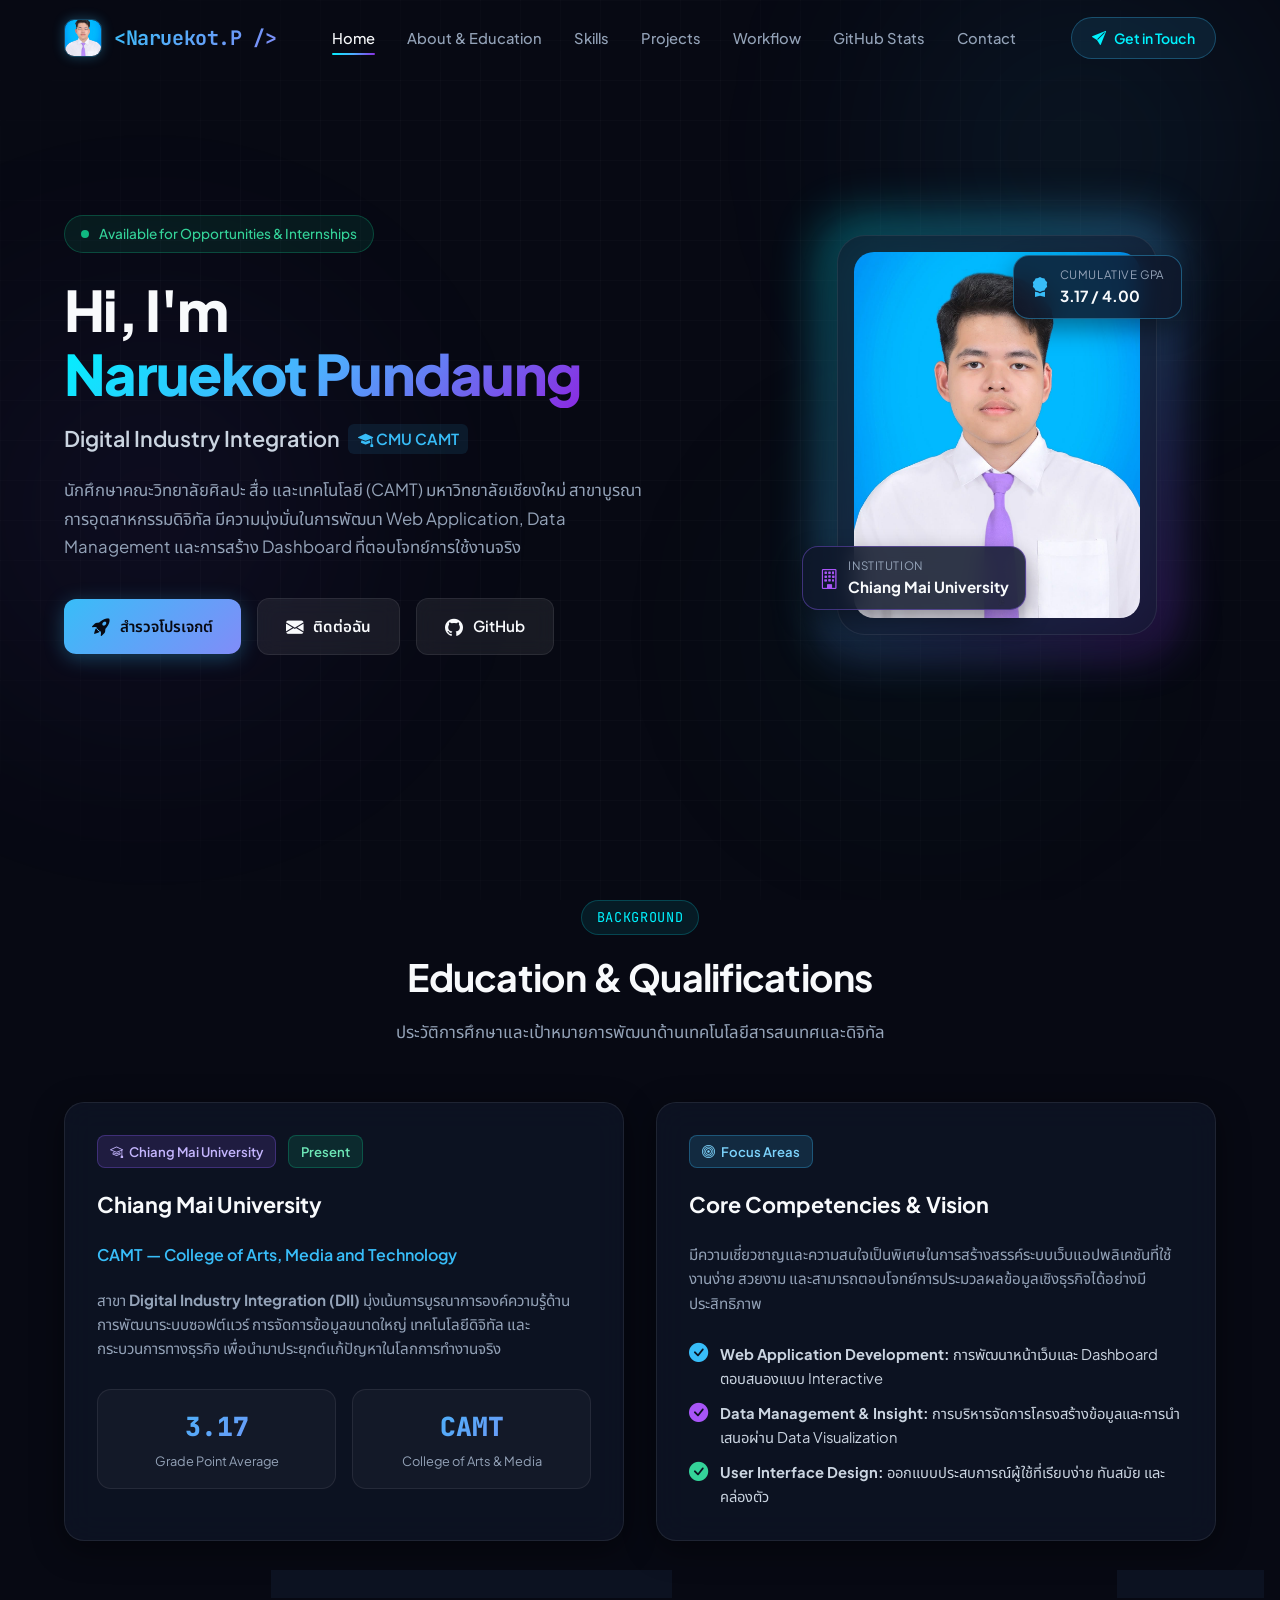
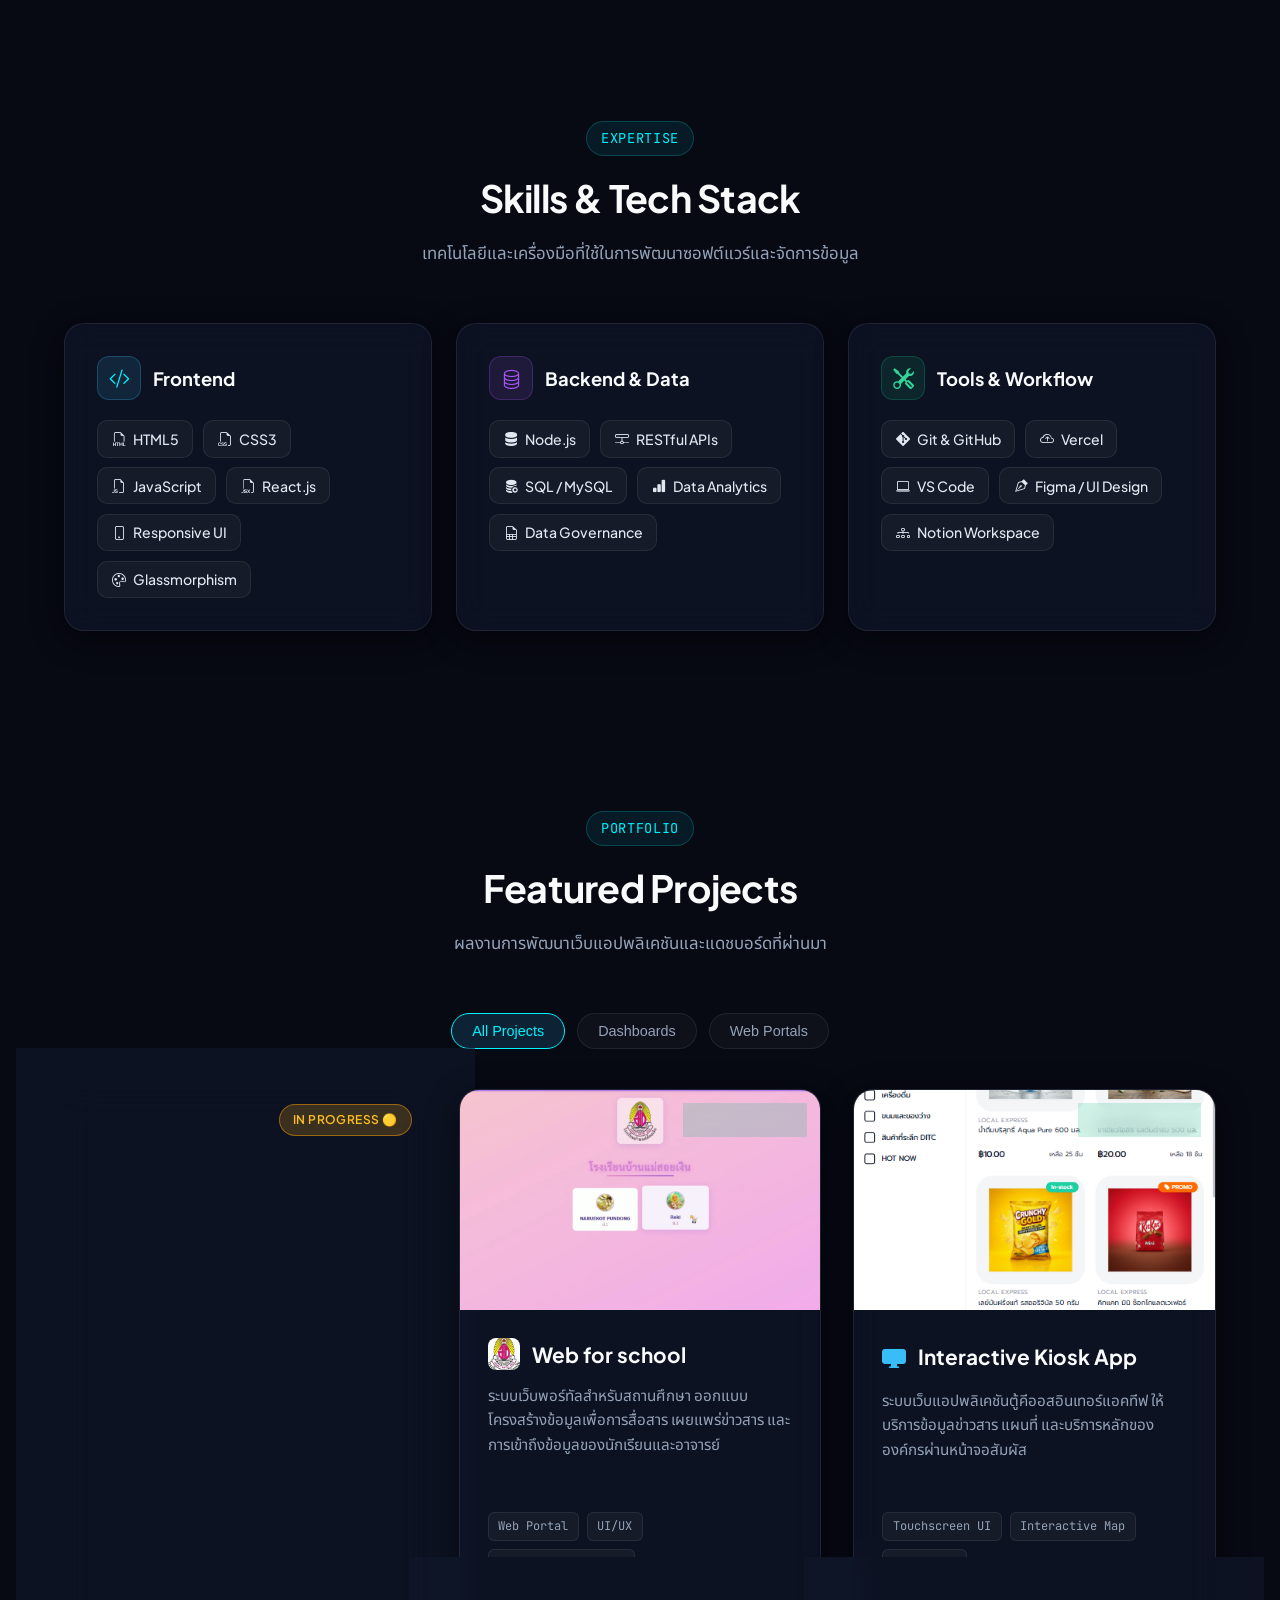
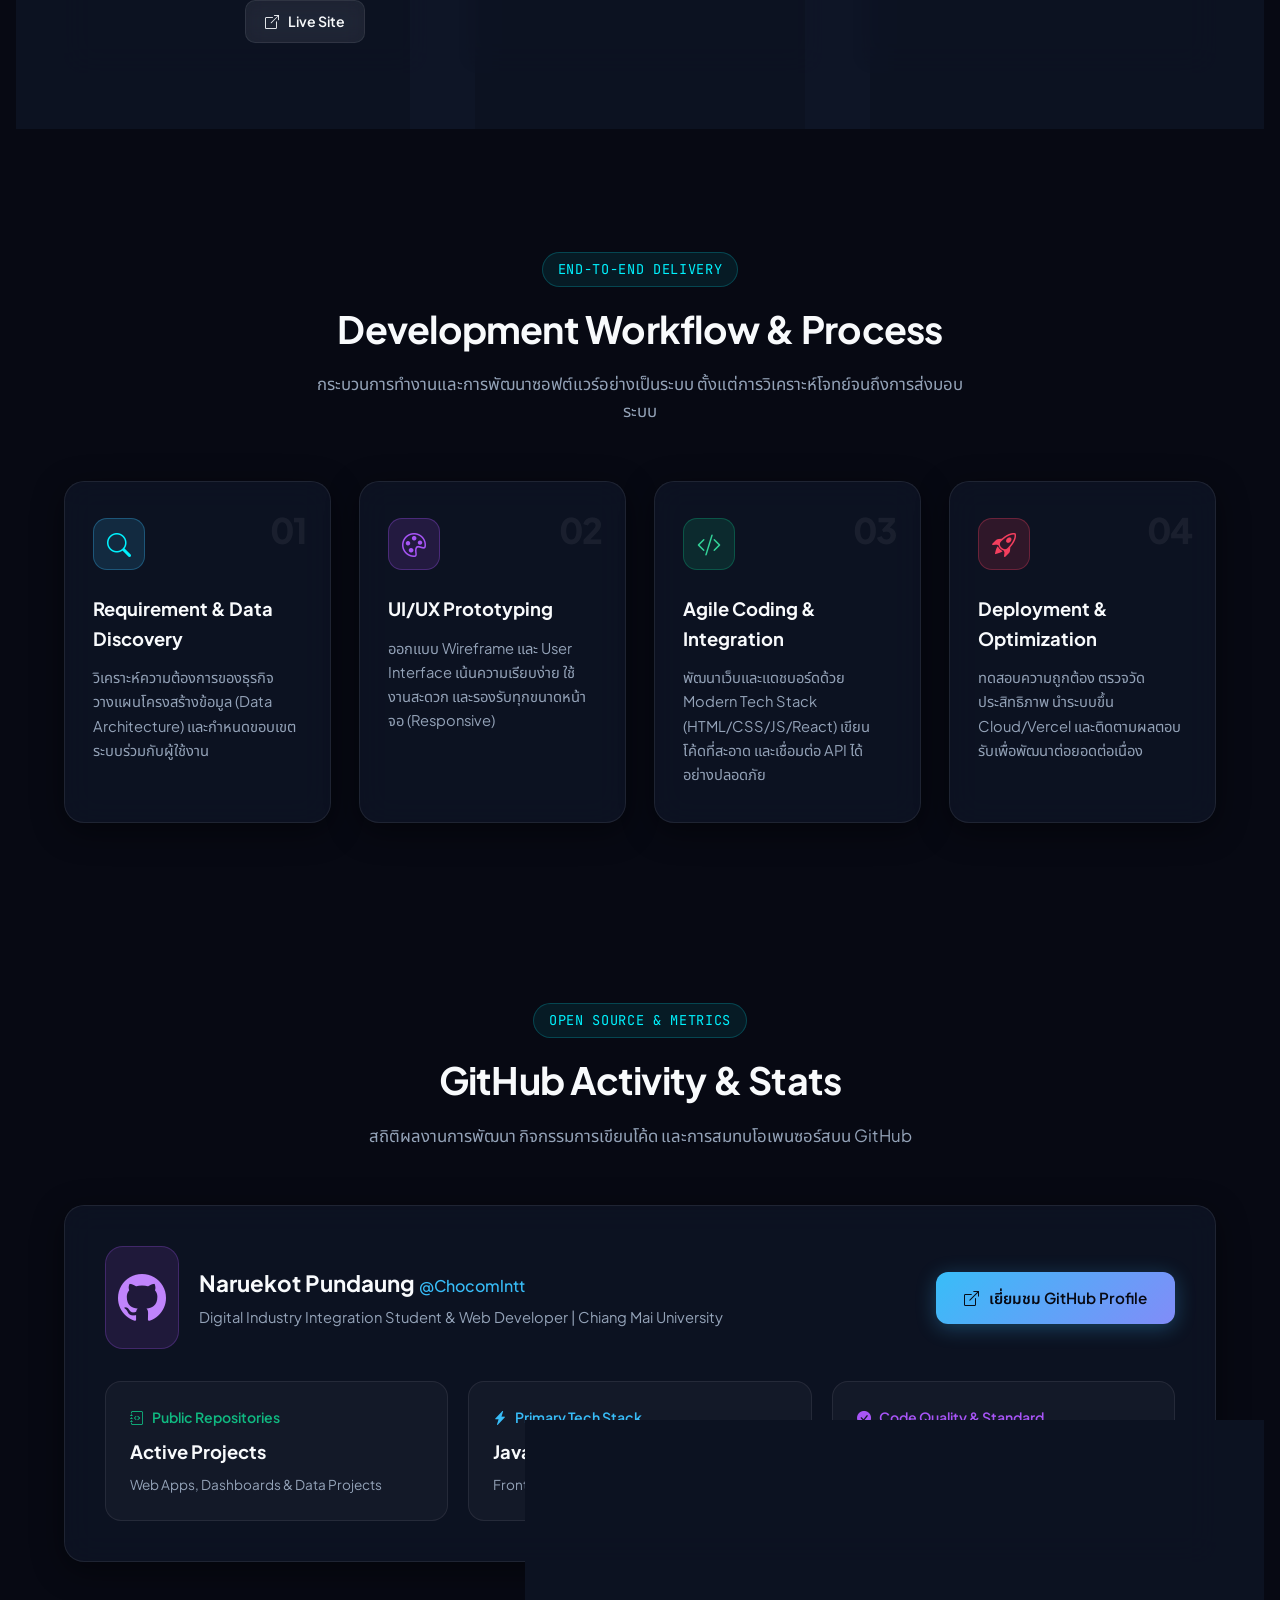
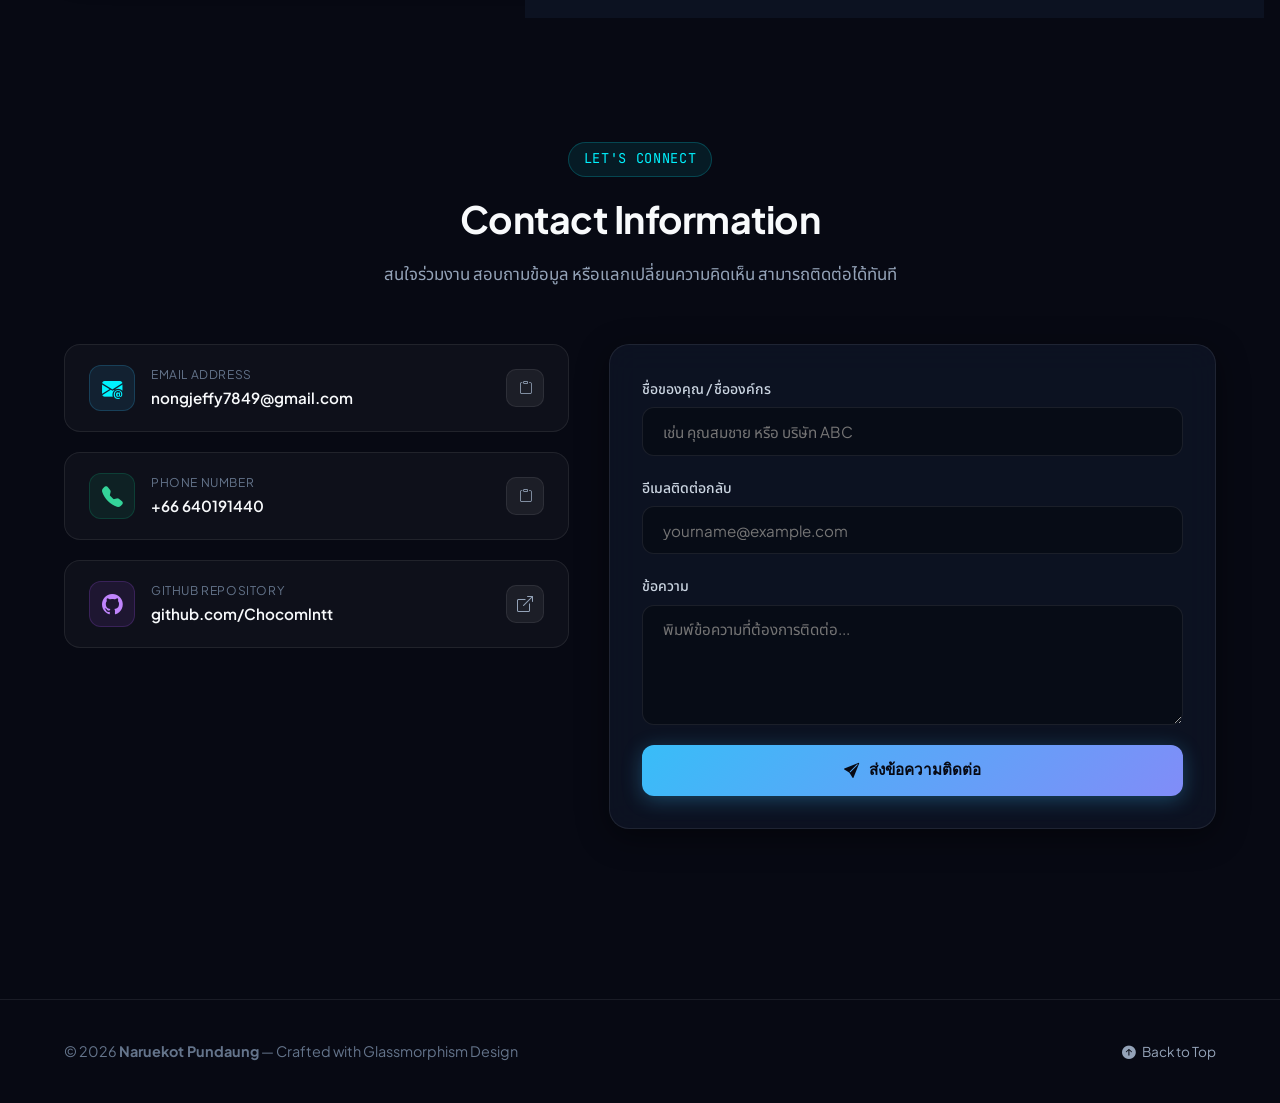
==== commit e77363c3: "30/9/2569 add kiosk" ====
--- a/index.html
+++ b/index.html
@@ -43,7 +43,8 @@
         <li><a href="#about" class="nav-link">About & Education</a></li>
         <li><a href="#skills" class="nav-link">Skills</a></li>
         <li><a href="#projects" class="nav-link">Projects</a></li>
-        <li><a href="#activities" class="nav-link">Activities</a></li>
+        <li><a href="#workflow" class="nav-link">Workflow</a></li>
+        <li><a href="#github-stats" class="nav-link">GitHub Stats</a></li>
         <li><a href="#contact" class="nav-link">Contact</a></li>
       </ul>
 
@@ -344,37 +345,124 @@
               </div>
             </div>
           </div>
+
+          <!-- Project 3: Interactive Kiosk Application -->
+          <div class="glass-card project-card" data-category="webapp">
+            <div class="project-img-wrapper">
+              <img src="Naruekot%20Pundaung/My%20project/Kiosk/kiosk_preview.jpg" alt="Interactive Kiosk Application Preview" class="project-img">
+              <span class="project-badge-status status-complete">Completed 🟢</span>
+            </div>
+            
+            <div class="project-body">
+              <div class="project-title-row">
+                <i class="bi bi-display-fill" style="font-size: 1.5rem; color: #38bdf8;"></i>
+                <h3 class="project-title">Interactive Kiosk App</h3>
+              </div>
+
+              <p class="project-desc">
+                ระบบเว็บแอปพลิเคชันตู้คีออสอินเทอร์แอคทีฟ ให้บริการข้อมูลข่าวสาร แผนที่ และบริการหลักขององค์กรผ่านหน้าจอสัมผัส
+              </p>
+
+              <div class="project-tags">
+                <span class="project-tag">Touchscreen UI</span>
+                <span class="project-tag">Interactive Map</span>
+                <span class="project-tag">Web Kiosk</span>
+              </div>
+
+              <div class="project-actions">
+                <button class="btn btn-primary" onclick="openProjectModal('kiosk')">
+                  <i class="bi bi-eye"></i> ดูรายละเอียด
+                </button>
+              </div>
+            </div>
+          </div>
         </div>
       </div>
     </section>
 
-    <!-- Activities & Self-Development Section -->
-    <section class="section" id="activities">
+
+    <!-- Development Workflow Section -->
+    <section class="section" id="workflow">
       <div class="container">
         <div class="section-header">
-          <span class="section-tag">Continuous Growth</span>
-          <h2 class="section-title">Self-Development & Activities</h2>
-          <p class="section-desc">การเข้าร่วมกิจกรรม เวิร์กช็อป และการพัฒนาตนเองอย่างต่อเนื่อง</p>
-        </div>
-
-        <div class="activities-grid">
-          <!-- Activity 1: Zygen Seminar -->
-          <div class="glass-card activity-card">
-            <div class="activity-img-wrapper">
-              <img src="Naruekot%20Pundaung/Self-Development/DII%20CAMT%20x%20Zygen/667831604_1382762997223246_7620456792330041729_n.jpg" alt="DII CAMT x Zygen Data Management Seminar" class="activity-img">
-            </div>
-            
-            <div class="activity-body">
-              <span class="activity-tag"><i class="bi bi-award"></i> Workshop & Seminar</span>
-              <h3 class="activity-title">DII CAMT x Zygen: Data Management</h3>
-              <p class="activity-desc">
-                เข้าร่วมงานสัมมนาและเวิร์กช็อปเชิงปฏิบัติการด้าน Data Management และ Enterprise Solutions ร่วมกับ Zygen เพื่อเรียนรู้มาตรฐานการจัดการข้อมูลในอุตสาหกรรมยุคใหม่
-              </p>
-              
-              <div style="margin-top: 0.5rem;">
-                <button class="btn btn-glass" style="font-size: 0.88rem; padding: 0.5rem 1rem;" onclick="openProjectModal('zygen-seminar')">
-                  <i class="bi bi-info-circle"></i> ดูสรุปกิจกรรม
-                </button>
+          <span class="section-tag">End-to-End Delivery</span>
+          <h2 class="section-title">Development Workflow & Process</h2>
+          <p class="section-desc">กระบวนการทำงานและการพัฒนาซอฟต์แวร์อย่างเป็นระบบ ตั้งแต่การวิเคราะห์โจทย์จนถึงการส่งมอบระบบ</p>
+        </div>
+
+        <div class="workflow-grid">
+          <div class="glass-card workflow-card">
+            <div class="workflow-step-num">01</div>
+            <div class="workflow-icon"><i class="bi bi-search"></i></div>
+            <h3 class="workflow-title">Requirement & Data Discovery</h3>
+            <p class="workflow-desc">วิเคราะห์ความต้องการของธุรกิจ วางแผนโครงสร้างข้อมูล (Data Architecture) และกำหนดขอบเขตระบบร่วมกับผู้ใช้งาน</p>
+          </div>
+
+          <div class="glass-card workflow-card">
+            <div class="workflow-step-num">02</div>
+            <div class="workflow-icon" style="color: #a855f7; background: rgba(168, 85, 247, 0.15); border-color: rgba(168, 85, 247, 0.3);"><i class="bi bi-palette"></i></div>
+            <h3 class="workflow-title">UI/UX Prototyping</h3>
+            <p class="workflow-desc">ออกแบบ Wireframe และ User Interface เน้นความเรียบง่าย ใช้งานสะดวก และรองรับทุกขนาดหน้าจอ (Responsive)</p>
+          </div>
+
+          <div class="glass-card workflow-card">
+            <div class="workflow-step-num">03</div>
+            <div class="workflow-icon" style="color: #34d399; background: rgba(16, 185, 129, 0.15); border-color: rgba(16, 185, 129, 0.3);"><i class="bi bi-code-slash"></i></div>
+            <h3 class="workflow-title">Agile Coding & Integration</h3>
+            <p class="workflow-desc">พัฒนาเว็บและแดชบอร์ดด้วย Modern Tech Stack (HTML/CSS/JS/React) เขียนโค้ดที่สะอาด และเชื่อมต่อ API ได้อย่างปลอดภัย</p>
+          </div>
+
+          <div class="glass-card workflow-card">
+            <div class="workflow-step-num">04</div>
+            <div class="workflow-icon" style="color: #f43f5e; background: rgba(244, 63, 94, 0.15); border-color: rgba(244, 63, 94, 0.3);"><i class="bi bi-rocket-takeoff"></i></div>
+            <h3 class="workflow-title">Deployment & Optimization</h3>
+            <p class="workflow-desc">ทดสอบความถูกต้อง ตรวจวัดประสิทธิภาพ นำระบบขึ้น Cloud/Vercel และติดตามผลตอบรับเพื่อพัฒนาต่อยอดต่อเนื่อง</p>
+          </div>
+        </div>
+      </div>
+    </section>
+
+    <!-- GitHub Activity & Tech Metrics Section -->
+    <section class="section" id="github-stats">
+      <div class="container">
+        <div class="section-header">
+          <span class="section-tag">Open Source & Metrics</span>
+          <h2 class="section-title">GitHub Activity & Stats</h2>
+          <p class="section-desc">สถิติผลงานการพัฒนา กิจกรรมการเขียนโค้ด และการสมทบโอเพนซอร์สบน GitHub</p>
+        </div>
+
+        <div class="github-grid">
+          <div class="glass-card github-main-card">
+            <div class="github-header-row">
+              <div class="github-profile-info">
+                <i class="bi bi-github github-big-icon"></i>
+                <div>
+                  <h3 class="github-username">Naruekot Pundaung <span class="github-handle">@Chocomlntt</span></h3>
+                  <p class="github-bio">Digital Industry Integration Student & Web Developer | Chiang Mai University</p>
+                </div>
+              </div>
+              <a href="https://github.com/Chocomlntt" target="_blank" rel="noopener noreferrer" class="btn btn-primary">
+                <i class="bi bi-box-arrow-up-right"></i> เยี่ยมชม GitHub Profile
+              </a>
+            </div>
+
+            <div class="github-stats-container">
+              <div class="github-stat-box">
+                <div class="github-stat-num"><i class="bi bi-journal-code"></i> Public Repositories</div>
+                <div class="github-stat-val">Active Projects</div>
+                <div class="github-stat-sub">Web Apps, Dashboards & Data Projects</div>
+              </div>
+
+              <div class="github-stat-box">
+                <div class="github-stat-num" style="color: #38bdf8;"><i class="bi bi-lightning-charge-fill"></i> Primary Tech Stack</div>
+                <div class="github-stat-val">JavaScript / HTML / CSS / Python</div>
+                <div class="github-stat-sub">Frontend, Dashboard & Data Processing</div>
+              </div>
+
+              <div class="github-stat-box">
+                <div class="github-stat-num" style="color: #a855f7;"><i class="bi bi-check-circle-fill"></i> Code Quality & Standard</div>
+                <div class="github-stat-val">Clean & Glassmorphic UI</div>
+                <div class="github-stat-sub">Responsive, Accessibility & Modern Design</div>
               </div>
             </div>
           </div>
--- a/style.css
+++ b/style.css
@@ -1197,6 +1197,162 @@
   color: var(--text-main);
 }
 
+/* Workflow Section */
+.workflow-grid {
+  display: grid;
+  grid-template-columns: repeat(auto-fit, minmax(250px, 1fr));
+  gap: 1.75rem;
+}
+
+.workflow-card {
+  position: relative;
+  padding: 2.25rem 1.75rem;
+  display: flex;
+  flex-direction: column;
+  height: 100%;
+  transition: var(--transition-smooth);
+}
+
+.workflow-card:hover {
+  transform: translateY(-6px);
+  border-color: var(--border-glass-hover);
+  box-shadow: var(--shadow-glow);
+}
+
+.workflow-step-num {
+  position: absolute;
+  top: 1.25rem;
+  right: 1.5rem;
+  font-size: 2.2rem;
+  font-weight: 800;
+  color: rgba(255, 255, 255, 0.06);
+  letter-spacing: -0.05em;
+}
+
+.workflow-icon {
+  width: 52px;
+  height: 52px;
+  border-radius: 14px;
+  background: rgba(56, 189, 248, 0.15);
+  border: 1px solid rgba(56, 189, 248, 0.3);
+  color: var(--cyan);
+  display: flex;
+  align-items: center;
+  justify-content: center;
+  font-size: 1.5rem;
+  margin-bottom: 1.5rem;
+}
+
+.workflow-title {
+  font-size: 1.15rem;
+  font-weight: 700;
+  color: var(--text-main);
+  margin-bottom: 0.75rem;
+}
+
+.workflow-desc {
+  font-size: 0.92rem;
+  color: var(--text-muted);
+  line-height: 1.65;
+}
+
+/* GitHub Stats Section */
+.github-grid {
+  display: flex;
+  flex-direction: column;
+  gap: 1.5rem;
+}
+
+.github-main-card {
+  padding: 2.5rem;
+  display: flex;
+  flex-direction: column;
+  gap: 2rem;
+}
+
+.github-header-row {
+  display: flex;
+  align-items: center;
+  justify-content: space-between;
+  gap: 1.5rem;
+  flex-wrap: wrap;
+}
+
+.github-profile-info {
+  display: flex;
+  align-items: center;
+  gap: 1.25rem;
+}
+
+.github-big-icon {
+  font-size: 3rem;
+  color: #c084fc;
+  background: rgba(168, 85, 247, 0.12);
+  padding: 0.75rem;
+  border-radius: 18px;
+  border: 1px solid rgba(168, 85, 247, 0.25);
+}
+
+.github-username {
+  font-size: 1.4rem;
+  font-weight: 700;
+  color: var(--text-main);
+}
+
+.github-handle {
+  font-size: 1rem;
+  color: #38bdf8;
+  font-weight: 500;
+}
+
+.github-bio {
+  font-size: 0.92rem;
+  color: var(--text-muted);
+  margin-top: 0.25rem;
+}
+
+.github-stats-container {
+  display: grid;
+  grid-template-columns: repeat(auto-fit, minmax(240px, 1fr));
+  gap: 1.25rem;
+}
+
+.github-stat-box {
+  background: rgba(255, 255, 255, 0.03);
+  border: 1px solid var(--border-glass);
+  border-radius: 16px;
+  padding: 1.5rem;
+  display: flex;
+  flex-direction: column;
+  gap: 0.5rem;
+  transition: var(--transition-smooth);
+}
+
+.github-stat-box:hover {
+  background: rgba(255, 255, 255, 0.06);
+  border-color: rgba(56, 189, 248, 0.3);
+}
+
+.github-stat-num {
+  font-size: 0.88rem;
+  font-weight: 600;
+  color: var(--emerald);
+  display: flex;
+  align-items: center;
+  gap: 0.5rem;
+}
+
+.github-stat-val {
+  font-size: 1.15rem;
+  font-weight: 700;
+  color: var(--text-main);
+}
+
+.github-stat-sub {
+  font-size: 0.85rem;
+  color: var(--text-muted);
+}
+
 /* Toast Alert */
 .toast-notification {
   position: fixed;
